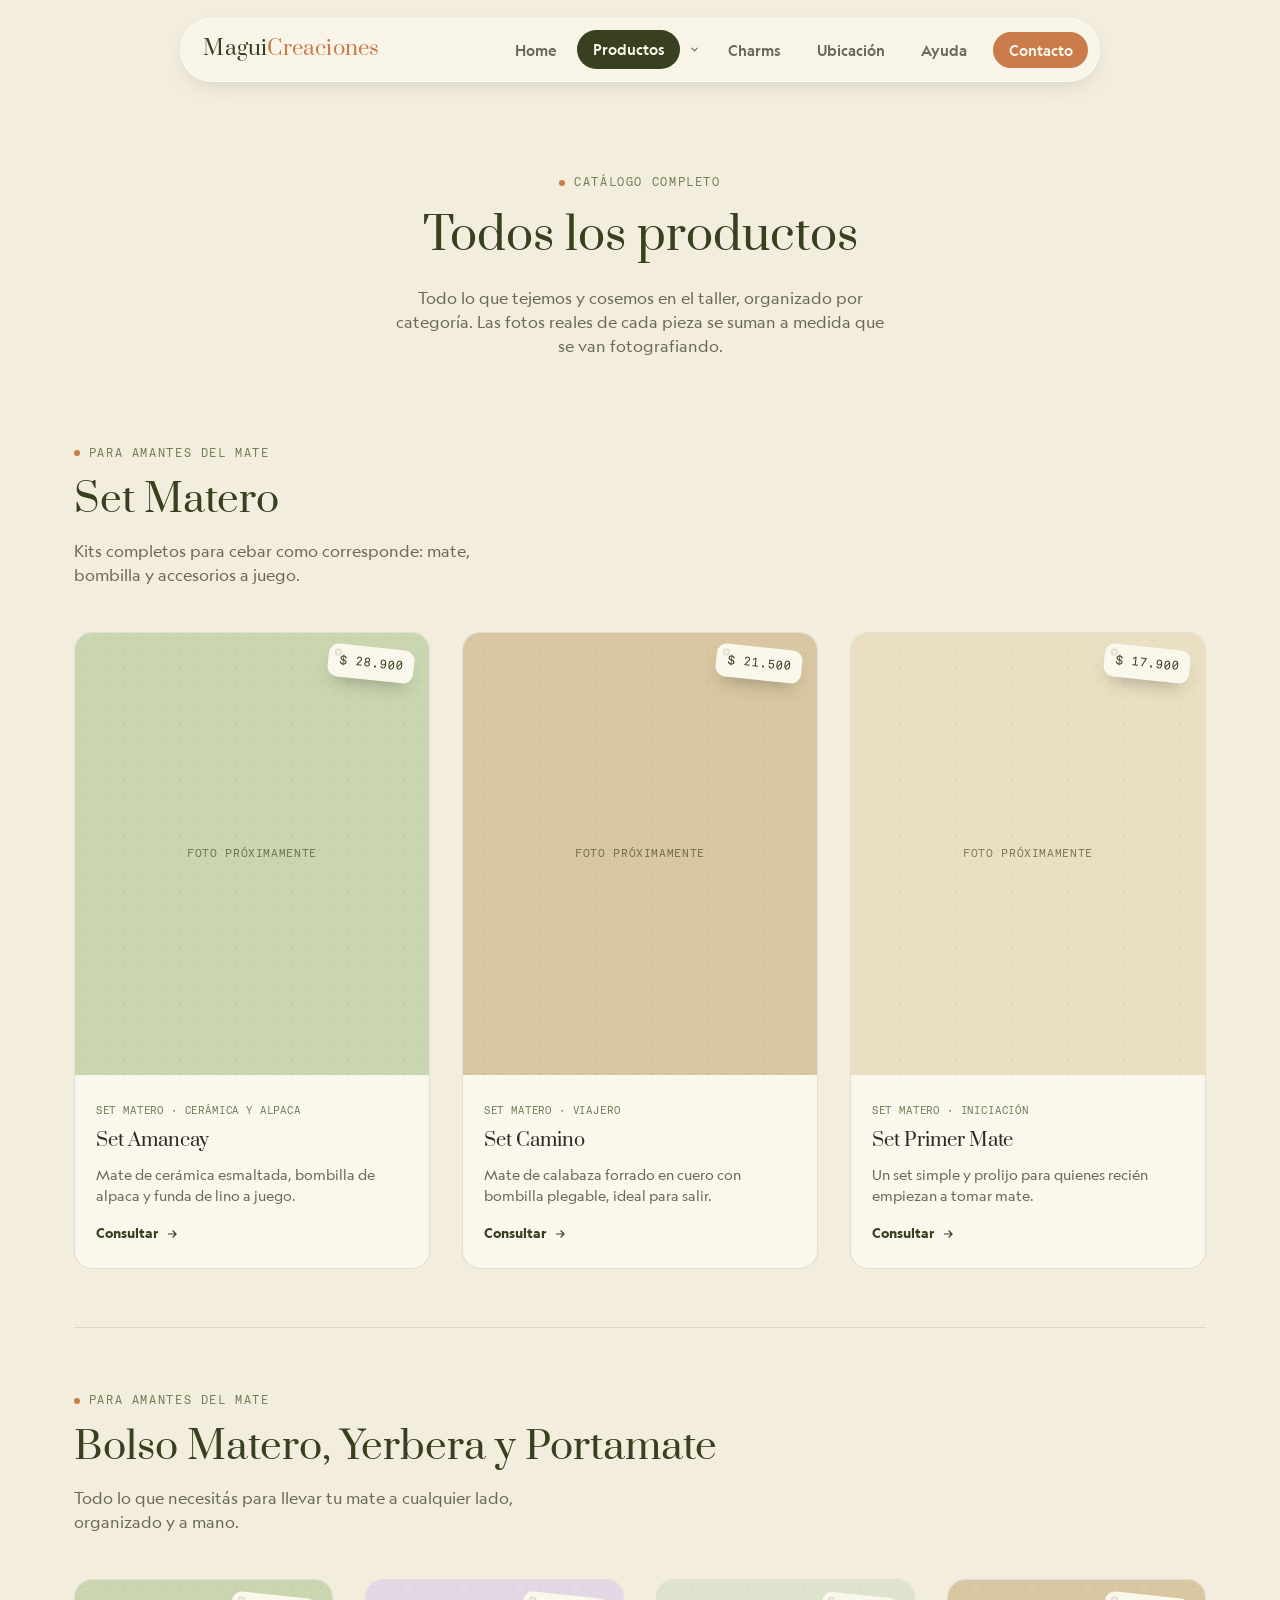
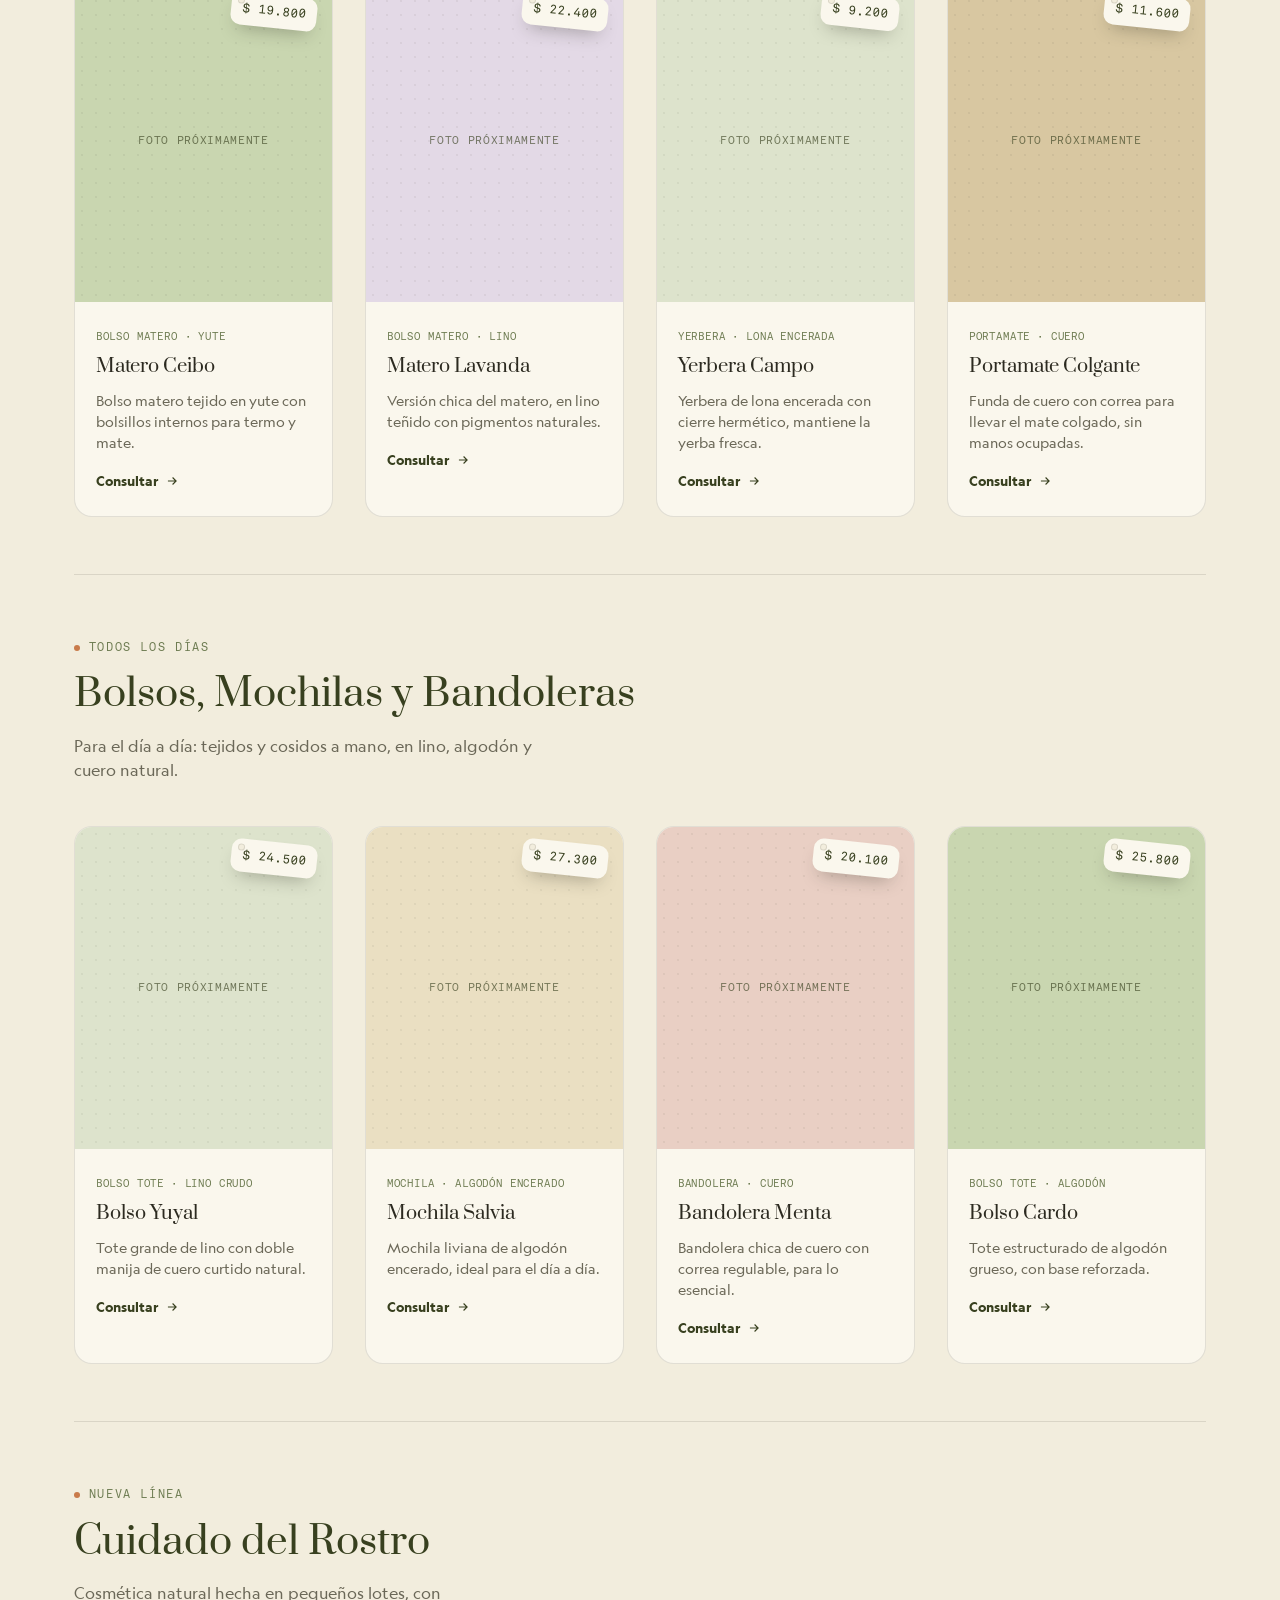
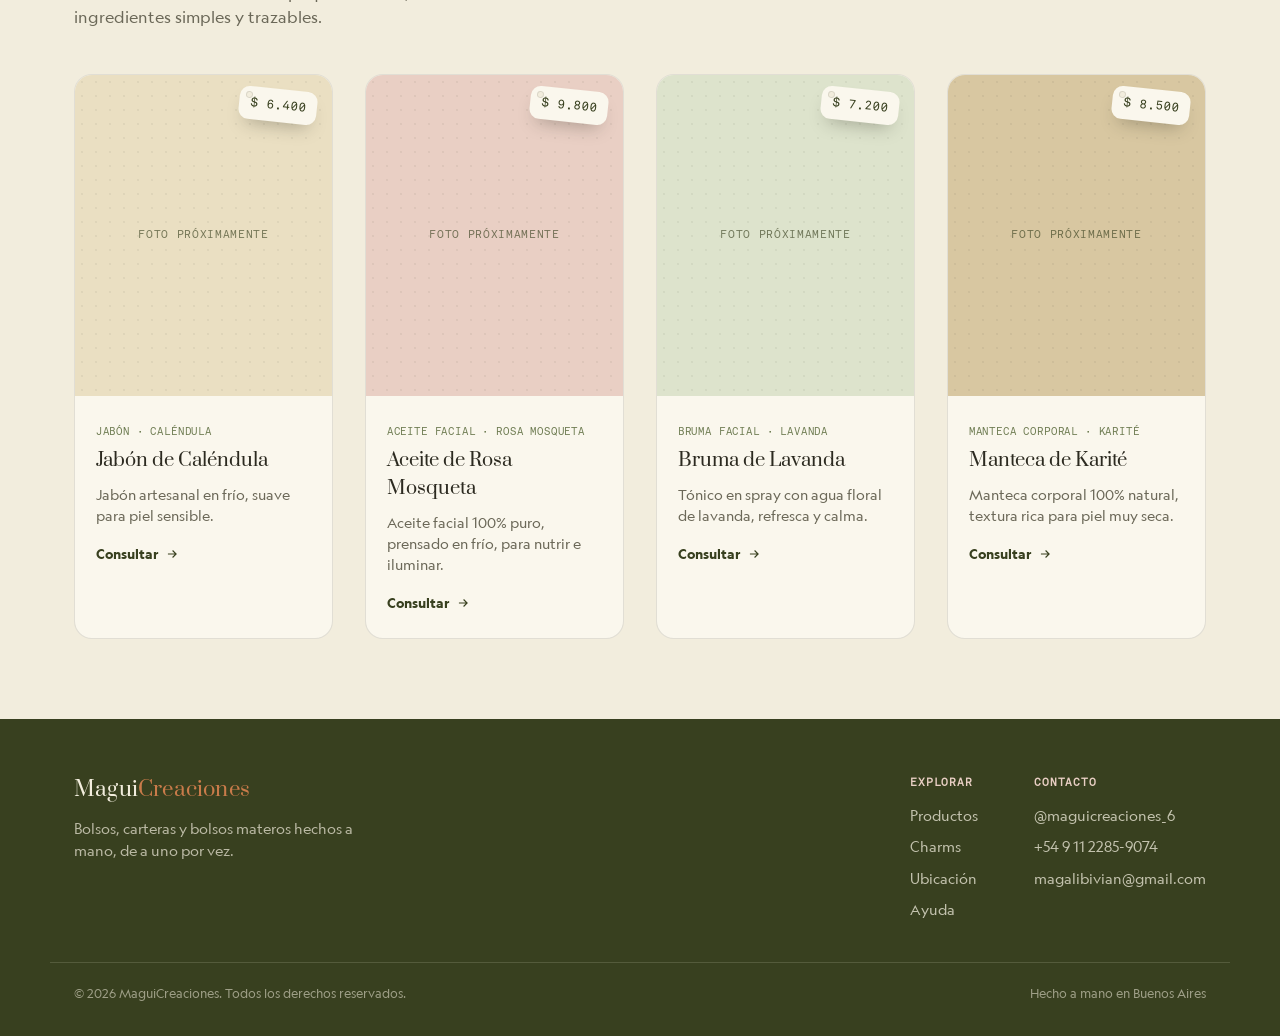
==== all_products.html @ 6bc50828 "primer commit" ====
<!DOCTYPE html>
<html lang="es">
    <head>
        <meta charset="UTF-8">
        <meta name="viewport" content="width=device-width, initial-scale=1">
        <title>Productos — MaguiCreaciones</title>
                <link rel="icon" href="favicon.ico" sizes="any">
        <link rel="icon" type="image/png" sizes="32x32" href="logo/favicon-32.png">
        <link rel="icon" type="image/png" sizes="16x16" href="logo/favicon-16.png">
        <link rel="apple-touch-icon" href="logo/apple-touch-icon.png">
        <link rel="stylesheet" href="css/style.css">
        <link rel="preconnect" href="https://fonts.googleapis.com">
        <link rel="preconnect" href="https://fonts.gstatic.com" crossorigin>
        <link href="https://fonts.googleapis.com/css2?family=Prata&display=swap" rel="stylesheet">
    </head>
    <body>
        <header>
            <nav id="mainNav">
                <div class="nav-container">
                    <a href="index.html" class="logo">Magui<em>Creaciones</em></a>
                    <button class="menu-btn" id="menuBtn" aria-label="Abrir menú" aria-expanded="false">
                        <span></span><span></span><span></span>
                    </button>
                    <ul class="nav-links" id="navLinks">
                        <li><a href="index.html">Home</a></li>
                        <li class="nav-item has-dropdown">
                            <a href="all_products.html">Productos</a>
                            <button class="dropdown-toggle" aria-expanded="false" aria-label="Mostrar categorías de productos">
                                <svg viewBox="0 0 24 24" fill="none" stroke="currentColor" stroke-width="2.4" stroke-linecap="round" stroke-linejoin="round"><path d="M6 9l6 6 6-6"/></svg>
                            </button>
                            <div class="mega-dropdown">
                                <div class="mega-cat">
                                    <button class="mega-cat__toggle" aria-expanded="false">
                                        Para Amantes del Mate
                                        <svg viewBox="0 0 24 24" fill="none" stroke="currentColor" stroke-width="2.4" stroke-linecap="round" stroke-linejoin="round"><path d="M9 6l6 6-6 6"/></svg>
                                    </button>
                                    <div class="mega-subcat">
                                        <a href="all_products.html#set-matero">Set Matero</a>
                                        <a href="all_products.html#matero-yerbera-portamate">Bolso Matero, Yerbera y Portamate</a>
                                    </div>
                                </div>
                                <a class="mega-cat__link" href="all_products.html#bolsos-mochilas-bandoleras">Bolsos, Mochilas y Bandoleras</a>
                                <a class="mega-cat__link" href="all_products.html#cuidado-rostro">Cuidado del Rostro</a>
                            </div>
                        </li>
                        <li><a href="charms.html">Charms</a></li>
                        <li><a href="ubicacion.html">Ubicación</a></li>
                        <li><a href="ayuda.html">Ayuda</a></li>
                        <li><a href="contact.html" class="nav-cta">Contacto</a></li>
                    </ul>
                </div>
            </nav>
        </header>
        <div class="nav-backdrop" id="navBackdrop" aria-hidden="true"></div>

        <main>
            <section class="page-intro">
                <div class="container">
                    <span class="eyebrow">Catálogo completo</span>
                    <h1>Todos los productos</h1>
                    <p>Todo lo que tejemos y cosemos en el taller, organizado por categoría. Las fotos reales de cada pieza se suman a medida que se van fotografiando.</p>
                </div>
            </section>

            <section class="section" style="padding-top:1rem;">
                <div class="container">

                    <!-- ===== Set Matero ===== -->
                    <div class="category-section" id="set-matero">
                        <div class="section-head">
                            <div>
                                <span class="eyebrow">Para amantes del mate</span>
                                <h2>Set Matero</h2>
                                <p>Kits completos para cebar como corresponde: mate, bombilla y accesorios a juego.</p>
                            </div>
                        </div>
                        <div class="product-grid">
                            <article class="product-card">
                                <div class="product-card__media" data-label="Foto próximamente" style="--product-tint:#C9D6B0;">
                                    <span class="product-tag">$ 28.900</span>
                                </div>
                                <div class="product-card__body">
                                    <span class="product-card__cat">Set matero · Cerámica y alpaca</span>
                                    <h3>Set Amancay</h3>
                                    <p>Mate de cerámica esmaltada, bombilla de alpaca y funda de lino a juego.</p>
                                    <a href="contact.html" class="product-card__link">Consultar
                                        <svg viewBox="0 0 24 24" fill="none" stroke="currentColor" stroke-width="2"><path d="M5 12h14M13 6l6 6-6 6"/></svg>
                                    </a>
                                </div>
                            </article>

                            <article class="product-card">
                                <div class="product-card__media" data-label="Foto próximamente" style="--product-tint:#D8C7A1;">
                                    <span class="product-tag">$ 21.500</span>
                                </div>
                                <div class="product-card__body">
                                    <span class="product-card__cat">Set matero · Viajero</span>
                                    <h3>Set Camino</h3>
                                    <p>Mate de calabaza forrado en cuero con bombilla plegable, ideal para salir.</p>
                                    <a href="contact.html" class="product-card__link">Consultar
                                        <svg viewBox="0 0 24 24" fill="none" stroke="currentColor" stroke-width="2"><path d="M5 12h14M13 6l6 6-6 6"/></svg>
                                    </a>
                                </div>
                            </article>

                            <article class="product-card">
                                <div class="product-card__media" data-label="Foto próximamente" style="--product-tint:#EADFC2;">
                                    <span class="product-tag">$ 17.900</span>
                                </div>
                                <div class="product-card__body">
                                    <span class="product-card__cat">Set matero · Iniciación</span>
                                    <h3>Set Primer Mate</h3>
                                    <p>Un set simple y prolijo para quienes recién empiezan a tomar mate.</p>
                                    <a href="contact.html" class="product-card__link">Consultar
                                        <svg viewBox="0 0 24 24" fill="none" stroke="currentColor" stroke-width="2"><path d="M5 12h14M13 6l6 6-6 6"/></svg>
                                    </a>
                                </div>
                            </article>
                        </div>
                    </div>

                    <!-- ===== Bolso Matero, Yerbera y Portamate ===== -->
                    <div class="category-section" id="matero-yerbera-portamate">
                        <div class="section-head">
                            <div>
                                <span class="eyebrow">Para amantes del mate</span>
                                <h2>Bolso Matero, Yerbera y Portamate</h2>
                                <p>Todo lo que necesitás para llevar tu mate a cualquier lado, organizado y a mano.</p>
                            </div>
                        </div>
                        <div class="product-grid">
                            <article class="product-card">
                                <div class="product-card__media" data-label="Foto próximamente" style="--product-tint:#C9D6B0;">
                                    <span class="product-tag">$ 19.800</span>
                                </div>
                                <div class="product-card__body">
                                    <span class="product-card__cat">Bolso matero · Yute</span>
                                    <h3>Matero Ceibo</h3>
                                    <p>Bolso matero tejido en yute con bolsillos internos para termo y mate.</p>
                                    <a href="contact.html" class="product-card__link">Consultar
                                        <svg viewBox="0 0 24 24" fill="none" stroke="currentColor" stroke-width="2"><path d="M5 12h14M13 6l6 6-6 6"/></svg>
                                    </a>
                                </div>
                            </article>

                            <article class="product-card">
                                <div class="product-card__media" data-label="Foto próximamente" style="--product-tint:#E3D9E6;">
                                    <span class="product-tag">$ 22.400</span>
                                </div>
                                <div class="product-card__body">
                                    <span class="product-card__cat">Bolso matero · Lino</span>
                                    <h3>Matero Lavanda</h3>
                                    <p>Versión chica del matero, en lino teñido con pigmentos naturales.</p>
                                    <a href="contact.html" class="product-card__link">Consultar
                                        <svg viewBox="0 0 24 24" fill="none" stroke="currentColor" stroke-width="2"><path d="M5 12h14M13 6l6 6-6 6"/></svg>
                                    </a>
                                </div>
                            </article>

                            <article class="product-card">
                                <div class="product-card__media" data-label="Foto próximamente" style="--product-tint:#DDE3CC;">
                                    <span class="product-tag">$ 9.200</span>
                                </div>
                                <div class="product-card__body">
                                    <span class="product-card__cat">Yerbera · Lona encerada</span>
                                    <h3>Yerbera Campo</h3>
                                    <p>Yerbera de lona encerada con cierre hermético, mantiene la yerba fresca.</p>
                                    <a href="contact.html" class="product-card__link">Consultar
                                        <svg viewBox="0 0 24 24" fill="none" stroke="currentColor" stroke-width="2"><path d="M5 12h14M13 6l6 6-6 6"/></svg>
                                    </a>
                                </div>
                            </article>

                            <article class="product-card">
                                <div class="product-card__media" data-label="Foto próximamente" style="--product-tint:#D8C7A1;">
                                    <span class="product-tag">$ 11.600</span>
                                </div>
                                <div class="product-card__body">
                                    <span class="product-card__cat">Portamate · Cuero</span>
                                    <h3>Portamate Colgante</h3>
                                    <p>Funda de cuero con correa para llevar el mate colgado, sin manos ocupadas.</p>
                                    <a href="contact.html" class="product-card__link">Consultar
                                        <svg viewBox="0 0 24 24" fill="none" stroke="currentColor" stroke-width="2"><path d="M5 12h14M13 6l6 6-6 6"/></svg>
                                    </a>
                                </div>
                            </article>
                        </div>
                    </div>

                    <!-- ===== Bolsos, Mochilas y Bandoleras ===== -->
                    <div class="category-section" id="bolsos-mochilas-bandoleras">
                        <div class="section-head">
                            <div>
                                <span class="eyebrow">Todos los días</span>
                                <h2>Bolsos, Mochilas y Bandoleras</h2>
                                <p>Para el día a día: tejidos y cosidos a mano, en lino, algodón y cuero natural.</p>
                            </div>
                        </div>
                        <div class="product-grid">
                            <article class="product-card">
                                <div class="product-card__media" data-label="Foto próximamente" style="--product-tint:#DDE3CC;">
                                    <span class="product-tag">$ 24.500</span>
                                </div>
                                <div class="product-card__body">
                                    <span class="product-card__cat">Bolso tote · Lino crudo</span>
                                    <h3>Bolso Yuyal</h3>
                                    <p>Tote grande de lino con doble manija de cuero curtido natural.</p>
                                    <a href="contact.html" class="product-card__link">Consultar
                                        <svg viewBox="0 0 24 24" fill="none" stroke="currentColor" stroke-width="2"><path d="M5 12h14M13 6l6 6-6 6"/></svg>
                                    </a>
                                </div>
                            </article>

                            <article class="product-card">
                                <div class="product-card__media" data-label="Foto próximamente" style="--product-tint:#EADFC2;">
                                    <span class="product-tag">$ 27.300</span>
                                </div>
                                <div class="product-card__body">
                                    <span class="product-card__cat">Mochila · Algodón encerado</span>
                                    <h3>Mochila Salvia</h3>
                                    <p>Mochila liviana de algodón encerado, ideal para el día a día.</p>
                                    <a href="contact.html" class="product-card__link">Consultar
                                        <svg viewBox="0 0 24 24" fill="none" stroke="currentColor" stroke-width="2"><path d="M5 12h14M13 6l6 6-6 6"/></svg>
                                    </a>
                                </div>
                            </article>

                            <article class="product-card">
                                <div class="product-card__media" data-label="Foto próximamente" style="--product-tint:#E9CFC4;">
                                    <span class="product-tag">$ 20.100</span>
                                </div>
                                <div class="product-card__body">
                                    <span class="product-card__cat">Bandolera · Cuero</span>
                                    <h3>Bandolera Menta</h3>
                                    <p>Bandolera chica de cuero con correa regulable, para lo esencial.</p>
                                    <a href="contact.html" class="product-card__link">Consultar
                                        <svg viewBox="0 0 24 24" fill="none" stroke="currentColor" stroke-width="2"><path d="M5 12h14M13 6l6 6-6 6"/></svg>
                                    </a>
                                </div>
                            </article>

                            <article class="product-card">
                                <div class="product-card__media" data-label="Foto próximamente" style="--product-tint:#C9D6B0;">
                                    <span class="product-tag">$ 25.800</span>
                                </div>
                                <div class="product-card__body">
                                    <span class="product-card__cat">Bolso tote · Algodón</span>
                                    <h3>Bolso Cardo</h3>
                                    <p>Tote estructurado de algodón grueso, con base reforzada.</p>
                                    <a href="contact.html" class="product-card__link">Consultar
                                        <svg viewBox="0 0 24 24" fill="none" stroke="currentColor" stroke-width="2"><path d="M5 12h14M13 6l6 6-6 6"/></svg>
                                    </a>
                                </div>
                            </article>
                        </div>
                    </div>

                    <!-- ===== Cuidado del Rostro ===== -->
                    <div class="category-section" id="cuidado-rostro">
                        <div class="section-head">
                            <div>
                                <span class="eyebrow">Nueva línea</span>
                                <h2>Cuidado del Rostro</h2>
                                <p>Cosmética natural hecha en pequeños lotes, con ingredientes simples y trazables.</p>
                            </div>
                        </div>
                        <div class="product-grid">
                            <article class="product-card">
                                <div class="product-card__media" data-label="Foto próximamente" style="--product-tint:#EADFC2;">
                                    <span class="product-tag">$ 6.400</span>
                                </div>
                                <div class="product-card__body">
                                    <span class="product-card__cat">Jabón · Caléndula</span>
                                    <h3>Jabón de Caléndula</h3>
                                    <p>Jabón artesanal en frío, suave para piel sensible.</p>
                                    <a href="contact.html" class="product-card__link">Consultar
                                        <svg viewBox="0 0 24 24" fill="none" stroke="currentColor" stroke-width="2"><path d="M5 12h14M13 6l6 6-6 6"/></svg>
                                    </a>
                                </div>
                            </article>

                            <article class="product-card">
                                <div class="product-card__media" data-label="Foto próximamente" style="--product-tint:#E9CFC4;">
                                    <span class="product-tag">$ 9.800</span>
                                </div>
                                <div class="product-card__body">
                                    <span class="product-card__cat">Aceite facial · Rosa mosqueta</span>
                                    <h3>Aceite de Rosa Mosqueta</h3>
                                    <p>Aceite facial 100% puro, prensado en frío, para nutrir e iluminar.</p>
                                    <a href="contact.html" class="product-card__link">Consultar
                                        <svg viewBox="0 0 24 24" fill="none" stroke="currentColor" stroke-width="2"><path d="M5 12h14M13 6l6 6-6 6"/></svg>
                                    </a>
                                </div>
                            </article>

                            <article class="product-card">
                                <div class="product-card__media" data-label="Foto próximamente" style="--product-tint:#DDE3CC;">
                                    <span class="product-tag">$ 7.200</span>
                                </div>
                                <div class="product-card__body">
                                    <span class="product-card__cat">Bruma facial · Lavanda</span>
                                    <h3>Bruma de Lavanda</h3>
                                    <p>Tónico en spray con agua floral de lavanda, refresca y calma.</p>
                                    <a href="contact.html" class="product-card__link">Consultar
                                        <svg viewBox="0 0 24 24" fill="none" stroke="currentColor" stroke-width="2"><path d="M5 12h14M13 6l6 6-6 6"/></svg>
                                    </a>
                                </div>
                            </article>

                            <article class="product-card">
                                <div class="product-card__media" data-label="Foto próximamente" style="--product-tint:#D8C7A1;">
                                    <span class="product-tag">$ 8.500</span>
                                </div>
                                <div class="product-card__body">
                                    <span class="product-card__cat">Manteca corporal · Karité</span>
                                    <h3>Manteca de Karité</h3>
                                    <p>Manteca corporal 100% natural, textura rica para piel muy seca.</p>
                                    <a href="contact.html" class="product-card__link">Consultar
                                        <svg viewBox="0 0 24 24" fill="none" stroke="currentColor" stroke-width="2"><path d="M5 12h14M13 6l6 6-6 6"/></svg>
                                    </a>
                                </div>
                            </article>
                        </div>
                    </div>

                </div>
            </section>
        </main>

        <footer>
            <div class="container footer-inner">
                <div class="footer-brand">
                    <a href="index.html" class="logo">Magui<em>Creaciones</em></a>
                    <p>Bolsos, carteras y bolsos materos hechos a mano, de a uno por vez.</p>
                </div>
                <div class="footer-links">
                    <div class="footer-col">
                        <h4>Explorar</h4>
                        <a href="all_products.html">Productos</a>
                        <a href="charms.html">Charms</a>
                        <a href="ubicacion.html">Ubicación</a>
                        <a href="ayuda.html">Ayuda</a>
                    </div>
                    <div class="footer-col">
                        <h4>Contacto</h4>
                        <a href="https://www.instagram.com/maguicreaciones_" target="_blank" rel="noopener noreferrer">@maguicreaciones_6</a>
                        <a href="https://wa.me/5491122859074" target="_blank" rel="noopener noreferrer">+54 9 11 2285-9074</a>
                        <a href="mailto:magalibivian@gmail.com" target="_blank" rel="noopener noreferrer">magalibivian@gmail.com</a>
                    </div>
                </div>
            </div>
            <div class="container footer-bottom">
                <span>© 2026 MaguiCreaciones. Todos los derechos reservados.</span>
                <span>Hecho a mano en Buenos Aires</span>
            </div>
        </footer>

        <script src="script.js"></script>
    </body>
</html>
---- css/style.css ----
/* =========================================================
   MaguiCreaciones — Sistema de diseño
   Paleta extraída de la imagen de referencia: verdes yuyo/
   herbales, arena, y acentos pastel (arcilla de mate + rosa polvo)
   ========================================================= */

@import url('https://fonts.googleapis.com/css2?family=Prata&display=swap');

@font-face {
    font-family: 'Geograph';
    src: url('../fuentes/geograph/geographweblight.ttf');
    font-weight: 300;
    font-style: normal;
    font-display: swap;
}
@font-face {
    font-family: 'Geograph';
    src: url('../fuentes/geograph/geographweblightitalic.ttf');
    font-weight: 300;
    font-style: italic;
    font-display: swap;
}
@font-face {
    font-family: 'Geograph';
    src: url('../fuentes/geograph/geographwebregular.ttf');
    font-weight: 400;
    font-style: normal;
    font-display: swap;
}
@font-face {
    font-family: 'Geograph';
    src: url('../fuentes/geograph/geographwebmedium.ttf');
    font-weight: 500;
    font-style: normal;
    font-display: swap;
}
@font-face {
    font-family: 'Geograph';
    src: url('../fuentes/geograph/geographwebbold.ttf');
    font-weight: 700;
    font-style: normal;
    font-display: swap;
}
@font-face {
    font-family: 'Akkurat-Mono';
    src: url('../fuentes/Akkurat-Mono.otf');
    font-weight: normal;
    font-style: normal;
    font-display: swap;
}

:root {
    /* Tipografía */
    --font-display: 'Prata', serif;
    --font-body: 'Geograph', 'Segoe UI', sans-serif;
    --font-mono: 'Akkurat-Mono', monospace;

    /* Paleta — herbal & pastel */
    --cream: #F2EDDD;          /* fondo base, arena clara */
    --cream-soft: #FAF7ED;     /* superficies, tarjetas */
    --sage: #6E7C52;           /* verde yuyo — color primario */
    --sage-dark: #38401F;      /* verde oliva profundo — texto fuerte / marca */
    --sage-pale: #DDE3CC;      /* verde salvia pálido — fondos suaves, badges */
    --clay: #C97B4A;           /* arcilla mate — acento cálido */
    --blush: #E9CFC4;          /* rosa polvo pastel — acento suave */
    --ink: #2C2A20;            /* texto principal */
    --ink-soft: #6B6858;       /* texto secundario */
    --line: rgba(44, 42, 32, 0.12);
    --shadow-color: 44, 42, 32;

    --radius-lg: 28px;
    --radius-md: 18px;
    --radius-sm: 10px;
    --container: 1180px;
}

* {
    margin: 0;
    padding: 0;
    box-sizing: border-box;
}

html {
    scroll-behavior: smooth;
}

@media (prefers-reduced-motion: reduce) {
    html { scroll-behavior: auto; }
    *, *::before, *::after {
        animation-duration: 0.01ms !important;
        animation-iteration-count: 1 !important;
        transition-duration: 0.01ms !important;
        scroll-behavior: auto !important;
    }
}

body {
    font-family: var(--font-body);
    background-color: var(--cream);
    color: var(--ink);
    line-height: 1.5;
    -webkit-font-smoothing: antialiased;
    overflow-x: hidden;
}

img { max-width: 100%; display: block; }

a { color: inherit; text-decoration: none; }

ul { list-style: none; }

button { font-family: inherit; cursor: pointer; }

::selection { background: var(--sage-pale); color: var(--sage-dark); }

:focus-visible {
    outline: 2px solid var(--clay);
    outline-offset: 3px;
    border-radius: 4px;
}

.container {
    max-width: var(--container);
    margin: 0 auto;
    padding: 0 1.5rem;
}

.eyebrow {
    font-family: var(--font-mono);
    text-transform: uppercase;
    letter-spacing: 0.14em;
    font-size: 0.72rem;
    color: var(--sage);
    display: inline-flex;
    align-items: center;
    gap: 0.55rem;
}

.eyebrow::before {
    content: "";
    width: 6px;
    height: 6px;
    border-radius: 50%;
    background: var(--clay);
    flex-shrink: 0;
}

/* =========================================================
   NAVBAR — flotante, responsive
   ========================================================= */

body { padding-top: 5.5rem; }

body.menu-open {
    overflow: hidden;
}

header {
    position: fixed;
    top: 1.1rem;
    left: 0;
    right: 0;
    z-index: 1000;
    display: flex;
    justify-content: center;
    padding: 0 1rem;
}

nav {
    width: min(94%, 920px);
    background: rgba(250, 247, 237, 0.72);
    -webkit-backdrop-filter: blur(16px) saturate(140%);
    backdrop-filter: blur(16px) saturate(140%);
    border: 1px solid rgba(255, 255, 255, 0.6);
    border-radius: 999px;
    box-shadow: 0 8px 24px -12px rgba(var(--shadow-color), 0.25);
    padding: 0.7rem 0.7rem 0.7rem 1.4rem;
    transition: box-shadow 0.35s ease, background 0.35s ease, padding 0.35s ease;
}

nav.is-scrolled {
    box-shadow: 0 12px 30px -10px rgba(var(--shadow-color), 0.32);
    background: rgba(250, 247, 237, 0.92);
}

.nav-container {
    display: flex;
    justify-content: space-between;
    align-items: center;
    gap: 1rem;
}

.logo {
    font-family: var(--font-display);
    font-size: 1.28rem;
    color: var(--sage-dark);
    letter-spacing: 0.01em;
    white-space: nowrap;
}

.logo em { color: var(--clay); font-style: normal; }

.nav-links {
    display: flex;
    align-items: center;
    gap: 0.35rem;
}

.nav-links a {
    position: relative;
    font-family: var(--font-body);
    font-weight: 500;
    font-size: 0.92rem;
    color: var(--ink-soft);
    padding: 0.55rem 0.95rem;
    border-radius: 999px;
    transition: color 0.25s ease, background 0.25s ease;
}

.nav-links a:hover {
    color: var(--sage-dark);
    background: var(--sage-pale);
}

.nav-links a.active {
    color: var(--cream-soft);
    background: var(--sage-dark);
}

.nav-cta {
    margin-left: 0.35rem;
    background: var(--clay) !important;
    color: var(--cream-soft) !important;
}

.nav-cta:hover {
    background: var(--sage-dark) !important;
    color: var(--cream-soft) !important;
}

/* =========================================================
   MEGA-MENÚ — "Productos" con categorías desplegables
   ========================================================= */

.nav-item.has-dropdown {
    display: flex;
    align-items: center;
    gap: 0.1rem;
    position: relative;
}

.dropdown-toggle {
    display: inline-flex;
    align-items: center;
    justify-content: center;
    width: 26px;
    height: 26px;
    background: transparent;
    border: none;
    border-radius: 50%;
    color: var(--ink-soft);
    transition: background 0.2s ease, color 0.2s ease;
    flex-shrink: 0;
}

.dropdown-toggle:hover {
    background: var(--sage-pale);
    color: var(--sage-dark);
}

.dropdown-toggle svg {
    width: 11px;
    height: 11px;
    transition: transform 0.3s ease;
}

.nav-item.has-dropdown.is-open .dropdown-toggle svg {
    transform: rotate(180deg);
}

/* Panel principal (desktop) */
.mega-dropdown {
    position: absolute;
    top: calc(100% + 0.9rem);
    left: 50%;
    width: 290px;
    background: rgba(250, 247, 237, 0.97);
    -webkit-backdrop-filter: blur(16px) saturate(140%);
    backdrop-filter: blur(16px) saturate(140%);
    border: 1px solid rgba(255, 255, 255, 0.6);
    border-radius: var(--radius-md);
    box-shadow: 0 20px 40px -16px rgba(var(--shadow-color), 0.32);
    padding: 0.55rem;
    opacity: 0;
    transform: translateX(-50%) translateY(-6px);
    pointer-events: none;
    transition: opacity 0.3s ease, transform 0.3s ease;
    z-index: 1001;
}

.nav-item.has-dropdown.is-open .mega-dropdown {
    opacity: 1;
    transform: translateX(-50%) translateY(0);
    pointer-events: all;
}

.mega-cat__link,
.mega-cat__toggle {
    display: flex;
    align-items: center;
    justify-content: space-between;
    gap: 0.6rem;
    width: 100%;
    padding: 0.7rem 0.85rem;
    border: none;
    background: transparent;
    border-radius: 12px;
    font-family: var(--font-body);
    font-weight: 500;
    font-size: 0.87rem;
    text-align: left;
    color: var(--ink-soft);
    cursor: pointer;
    transition: background 0.2s ease, color 0.2s ease;
}

.mega-cat__link:hover,
.mega-cat__toggle:hover {
    background: var(--sage-pale);
    color: var(--sage-dark);
}

.mega-cat__toggle svg {
    width: 10px;
    height: 10px;
    flex-shrink: 0;
    color: var(--clay);
    transition: transform 0.28s ease;
}

.mega-cat.is-open > .mega-cat__toggle svg {
    transform: rotate(90deg);
}

/* Sub-panel anidado ("Para Amantes del Mate") */
.mega-subcat {
    max-height: 0;
    overflow: hidden;
    margin-left: 1.1rem;
    padding-left: 0.75rem;
    border-left: 2px dashed var(--line);
    transition: max-height 0.35s ease;
}

.mega-cat.is-open > .mega-subcat {
    max-height: 200px;
}

.mega-subcat a {
    display: block;
    padding: 0.55rem 0.7rem;
    font-family: var(--font-body);
    font-size: 0.8rem;
    color: var(--ink-soft);
    border-radius: 10px;
    transition: background 0.2s ease, color 0.2s ease;
}

.mega-subcat a:hover {
    background: var(--blush);
    color: var(--sage-dark);
}

@media (max-width: 860px) {
    .nav-item.has-dropdown {
        flex-wrap: wrap;
    }

    .nav-item.has-dropdown > a {
        flex: 1;
    }

    .dropdown-toggle {
        width: 38px;
        height: 38px;
    }

    .mega-dropdown {
        position: static;
        width: 100%;
        max-height: 0;
        opacity: 1;
        transform: none;
        pointer-events: all;
        background: transparent;
        -webkit-backdrop-filter: none;
        backdrop-filter: none;
        border: none;
        box-shadow: none;
        padding: 0 0 0 0.5rem;
        overflow: hidden;
        transition: max-height 0.35s ease, padding 0.35s ease;
    }

    .nav-item.has-dropdown.is-open .mega-dropdown {
        max-height: 420px;
        padding: 0.3rem 0 0.4rem 0.5rem;
        transform: none;
        left: auto;
    }

    .mega-cat__link,
    .mega-cat__toggle {
        text-align: left;
        justify-content: space-between;
    }
}

.menu-btn {
    display: none;
    background: var(--sage-dark);
    border: none;
    width: 44px;
    height: 44px;
    border-radius: 50%;
    align-items: center;
    justify-content: center;
    flex-shrink: 0;
    position: relative;
}

.nav-backdrop {
    display: none;
    position: fixed;
    inset: 0;
    background: rgba(43, 42, 32, 0.28);
    backdrop-filter: blur(2px);
    z-index: 900;
    opacity: 0;
    transition: opacity 0.3s ease;
    pointer-events: none;
}

@media (max-width: 860px) {
    .nav-backdrop { display: block; }

    .nav-backdrop.active {
        opacity: 1;
        pointer-events: all;
    }
}

.menu-btn span {
    position: absolute;
    width: 18px;
    height: 2px;
    background: var(--cream-soft);
    border-radius: 2px;
    transition: transform 0.3s ease, opacity 0.3s ease, top 0.3s ease;
}

.menu-btn span:nth-child(1) { top: 16px; }
.menu-btn span:nth-child(2) { top: 21px; }
.menu-btn span:nth-child(3) { top: 26px; }

.menu-btn[aria-expanded="true"] span:nth-child(1) {
    top: 21px;
    transform: rotate(45deg);
}
.menu-btn[aria-expanded="true"] span:nth-child(2) { opacity: 0; }
.menu-btn[aria-expanded="true"] span:nth-child(3) {
    top: 21px;
    transform: rotate(-45deg);
}

@media (max-width: 860px) {
    .menu-btn { display: flex; }

    .nav-links {
        position: absolute;
        top: calc(100% + 0.75rem);
        left: 0;
        right: 0;
        background: rgba(250, 247, 237, 0.97);
        backdrop-filter: blur(16px);
        border: 1px solid rgba(255, 255, 255, 0.6);
        border-radius: var(--radius-md);
        box-shadow: 0 16px 32px -12px rgba(var(--shadow-color), 0.3);
        flex-direction: column;
        align-items: stretch;
        padding: 0.6rem;
        gap: 0.35rem;
        opacity: 0;
        transform: translateY(-8px) scale(0.98);
        pointer-events: none;
        transition: opacity 0.25s ease, transform 0.25s ease;
    }

    .nav-links.active {
        opacity: 1;
        transform: translateY(0) scale(1);
        pointer-events: all;
    }

    .nav-links a {
        text-align: center;
        padding: 0.6rem 1rem;
        font-size: 0.88rem;
    }
    .nav-cta { margin-left: 0; margin-top: 0.2rem; }
}

/* =========================================================
   HERO — editorial centrado + cinta de tela + puntada animada
   ========================================================= */

.hero {
    position: relative;
    padding: 0 0 4.5rem;
    overflow: hidden;
}

/* Cinta tipo "cinta de sastre" que recorre el ancho, como la
   marca tejida al interior de una prenda */
.hero-ribbon {
    background: var(--sage-dark);
    color: var(--cream);
    overflow: hidden;
    white-space: nowrap;
    padding: 0.6rem 0;
    margin-bottom: 3.4rem;
    transform: rotate(-1deg) scale(1.02);
    box-shadow: 0 6px 18px -10px rgba(var(--shadow-color), 0.4);
}

.hero-ribbon__track {
    display: inline-flex;
    align-items: center;
    gap: 2.2rem;
    animation: ribbon-scroll 26s linear infinite;
    padding-right: 2.2rem;
}

.hero-ribbon__track span {
    font-family: var(--font-mono);
    font-size: 0.72rem;
    letter-spacing: 0.14em;
    text-transform: uppercase;
    color: var(--blush);
    flex-shrink: 0;
}

.hero-ribbon__track span.dot { color: var(--sage-pale); }

@keyframes ribbon-scroll {
    from { transform: translateX(0); }
    to { transform: translateX(-50%); }
}

.hero-content {
    position: relative;
    z-index: 1;
    max-width: 760px;
    margin: 0 auto;
    text-align: center;
}

.hero-content .eyebrow {
    justify-content: center;
    margin-bottom: 1.3rem;
}

.hero-content h1 {
    font-family: var(--font-display);
    font-weight: 400;
    font-size: clamp(2.5rem, 5.4vw, 4.1rem);
    line-height: 1.14;
    color: var(--sage-dark);
    letter-spacing: -0.01em;
}

.stitch-word {
    position: relative;
    display: inline-block;
    color: var(--clay);
    font-style: italic;
}

.stitch-word svg {
    position: absolute;
    left: 2%;
    bottom: -0.18em;
    width: 96%;
    height: 0.3em;
    overflow: visible;
}

.stitch-word svg path {
    fill: none;
    stroke: var(--clay);
    stroke-width: 2.5;
    stroke-linecap: round;
    stroke-dasharray: 6 7;
    stroke-dashoffset: 220;
    animation: stitch-draw 1.4s 0.5s ease-out forwards;
}

@keyframes stitch-draw {
    to { stroke-dashoffset: 0; }
}

.hero-content p {
    margin: 1.5rem auto 0;
    max-width: 46ch;
    font-size: 1.05rem;
    color: var(--ink-soft);
}

.hero-actions {
    display: flex;
    align-items: center;
    justify-content: center;
    gap: 1.6rem;
    margin-top: 2.3rem;
    flex-wrap: wrap;
}

.btn {
    display: inline-flex;
    align-items: center;
    gap: 0.5rem;
    font-family: var(--font-body);
    font-weight: 600;
    font-size: 0.95rem;
    padding: 0.95rem 1.9rem;
    border-radius: 999px;
    border: 1px solid transparent;
    transition: transform 0.25s ease, box-shadow 0.25s ease, background 0.25s ease;
}

.btn-primary {
    background: var(--sage-dark);
    color: var(--cream-soft);
    box-shadow: 0 10px 24px -10px rgba(56, 64, 31, 0.55);
}

.btn-primary:hover {
    transform: translateY(-2px);
    box-shadow: 0 14px 28px -10px rgba(56, 64, 31, 0.6);
}

.link-underline {
    position: relative;
    font-weight: 500;
    color: var(--sage-dark);
    padding-bottom: 3px;
}

.link-underline::after {
    content: "";
    position: absolute;
    left: 0;
    bottom: 0;
    height: 1px;
    width: 100%;
    background: currentColor;
    transform: scaleX(0.35);
    transform-origin: left;
    transition: transform 0.3s ease;
}

.link-underline:hover::after { transform: scaleX(1); }

/* Muestrario de materiales — reemplaza la imagen de héroe por
   "hilachas" reales del oficio: telas y cueros que se usan */
.hero-swatches {
    margin-top: 3.6rem;
}

.swatch-strip {
    display: flex;
    justify-content: center;
    gap: clamp(1rem, 3vw, 2.4rem);
    flex-wrap: wrap;
    padding-top: 2.2rem;
    border-top: 1px solid var(--line);
}

.swatch {
    display: flex;
    flex-direction: column;
    align-items: center;
    gap: 0.65rem;
    opacity: 0;
    transform: translateY(14px);
    animation: swatch-in 0.6s ease forwards;
}

.swatch__box {
    width: 58px;
    height: 58px;
    border-radius: 14px;
    background: var(--sw, var(--sage-pale));
    box-shadow: inset 0 0 0 1px rgba(var(--shadow-color), 0.08),
                0 10px 20px -12px rgba(var(--shadow-color), 0.35);
    position: relative;
}

.swatch__box::after {
    content: "";
    position: absolute;
    inset: 6px;
    border-radius: 9px;
    background-image: radial-gradient(rgba(var(--shadow-color), 0.14) 1px, transparent 1px);
    background-size: 7px 7px;
    opacity: 0.6;
}

.swatch__label {
    font-family: var(--font-mono);
    font-size: 0.68rem;
    letter-spacing: 0.06em;
    text-transform: uppercase;
    color: var(--ink-soft);
}

@media (max-width: 640px) {
    .hero-ribbon { transform: none; }
    .swatch__box { width: 48px; height: 48px; }
}

/* =========================================================
   PRODUCT SECTION
   ========================================================= */

.section {
    padding: 5rem 0;
}

.section-alt {
    background: var(--cream-soft);
    border-top: 1px solid var(--line);
    border-bottom: 1px solid var(--line);
}

.section-head {
    display: flex;
    justify-content: space-between;
    align-items: flex-end;
    gap: 1.5rem;
    margin-bottom: 2.8rem;
    flex-wrap: wrap;
}

.section-head h2 {
    font-family: var(--font-display);
    font-weight: 400;
    font-size: clamp(1.8rem, 3vw, 2.4rem);
    color: var(--sage-dark);
    margin-top: 0.6rem;
}

.section-head p {
    max-width: 46ch;
    color: var(--ink-soft);
    margin-top: 0.6rem;
}

.category-section {
    scroll-margin-top: 7.5rem;
}

.category-section + .category-section {
    margin-top: 3.6rem;
    padding-top: 3.6rem;
    border-top: 1px solid var(--line);
}

.product-grid {
    display: grid;
    grid-template-columns: repeat(auto-fit, minmax(250px, 1fr));
    gap: 2rem;
}

.product-card {
    background: var(--cream-soft);
    border: 1px solid var(--line);
    border-radius: var(--radius-md);
    overflow: hidden;
    transition: transform 0.35s ease, box-shadow 0.35s ease;
    opacity: 0;
    transform: translateY(24px);
}

.product-card.is-visible {
    opacity: 1;
    transform: translateY(0);
}

.product-card:hover {
    transform: translateY(-8px);
    box-shadow: 0 22px 40px -18px rgba(var(--shadow-color), 0.32);
}

.product-card__media {
    position: relative;
    aspect-ratio: 4 / 5;
    background: var(--product-tint, var(--sage-pale));
    overflow: hidden;
}

.product-card__media::before {
    content: "";
    position: absolute;
    inset: 0;
    background-image: radial-gradient(rgba(44,42,32,0.06) 1.5px, transparent 1.5px);
    background-size: 14px 14px;
}

.product-card__media::after {
    content: attr(data-label);
    position: absolute;
    inset: 0;
    display: flex;
    align-items: center;
    justify-content: center;
    text-align: center;
    padding: 1.5rem;
    font-family: var(--font-mono);
    font-size: 0.68rem;
    text-transform: uppercase;
    letter-spacing: 0.06em;
    color: var(--sage-dark);
    opacity: 0.65;
}

.product-tag {
    position: absolute;
    top: 0.9rem;
    right: 0.9rem;
    background: var(--cream-soft);
    color: var(--sage-dark);
    font-family: var(--font-mono);
    font-size: 0.78rem;
    padding: 0.45rem 0.7rem;
    border-radius: var(--radius-sm);
    transform: rotate(6deg);
    box-shadow: 0 10px 18px -8px rgba(var(--shadow-color), 0.35);
}

.product-tag::before {
    content: "";
    position: absolute;
    top: 5px;
    left: 6px;
    width: 5px;
    height: 5px;
    border-radius: 50%;
    background: var(--cream);
    border: 1px solid var(--line);
}

.product-card__body {
    padding: 1.3rem 1.3rem 1.5rem;
}

.product-card__cat {
    font-family: var(--font-mono);
    font-size: 0.65rem;
    letter-spacing: 0.08em;
    text-transform: uppercase;
    color: var(--sage);
}

.product-card__body h3 {
    font-family: var(--font-display);
    font-weight: 400;
    font-size: 1.15rem;
    color: var(--ink);
    margin: 0.4rem 0 0.6rem;
}

.product-card__body p {
    font-size: 0.88rem;
    color: var(--ink-soft);
    margin-bottom: 0.9rem;
}

.product-card__link {
    display: inline-flex;
    align-items: center;
    gap: 0.4rem;
    font-size: 0.85rem;
    font-weight: 600;
    color: var(--sage-dark);
}

.product-card__link svg {
    width: 14px;
    height: 14px;
    transition: transform 0.25s ease;
}

.product-card:hover .product-card__link svg {
    transform: translateX(4px);
}

/* ---------------------------------------------------------
   Product-cards (Piezas destacadas en home + catálogo en
   all_products.html) — tarjetas más chicas SOLO en mobile.
   No afecta la vista de PC.
   --------------------------------------------------------- */
@media (max-width: 640px) {
    .product-grid {
        grid-template-columns: repeat(2, 1fr);
        gap: 0.85rem;
    }

    .product-card {
        border-radius: var(--radius-sm);
    }

    .product-tag {
        top: 0.55rem;
        right: 0.55rem;
        font-size: 0.62rem;
        padding: 0.32rem 0.5rem;
    }

    .product-card__media::after {
        font-size: 0.55rem;
        padding: 0.8rem;
    }

    .product-card__body {
        padding: 0.75rem 0.75rem 0.9rem;
    }

    .product-card__cat {
        font-size: 0.56rem;
        letter-spacing: 0.05em;
    }

    .product-card__body h3 {
        font-size: 0.9rem;
        margin: 0.3rem 0 0.35rem;
    }

    .product-card__body p {
        font-size: 0.74rem;
        margin-bottom: 0.6rem;
        display: -webkit-box;
        -webkit-line-clamp: 2;
        line-clamp: 2;
        -webkit-box-orient: vertical;
        overflow: hidden;
    }

    .product-card__link {
        font-size: 0.74rem;
    }

    .product-card__link svg {
        width: 12px;
        height: 12px;
    }
}

/* =========================================================
   CHARMS — dijes/colgantes, cuelgan de una argolla
   ========================================================= */

.charm-grid {
    display: grid;
    grid-template-columns: repeat(auto-fit, minmax(150px, 1fr));
    gap: 1.6rem;
}

.charm-card {
    text-align: center;
    background: var(--cream-soft);
    border: 1px solid var(--line);
    border-radius: var(--radius-md);
    padding: 2.1rem 1rem 1.4rem;
    position: relative;
    transition: transform 0.35s ease, box-shadow 0.35s ease;
    opacity: 0;
    transform: translateY(24px);
}

.charm-card.is-visible {
    opacity: 1;
    transform: translateY(0);
}

.charm-card:hover {
    transform: translateY(-6px);
    box-shadow: 0 18px 34px -18px rgba(var(--shadow-color), 0.32);
}

.charm-card:hover .charm-card__media {
    transform: rotate(-4deg);
}

.charm-card__ring {
    width: 22px;
    height: 22px;
    border-radius: 50%;
    border: 3.5px solid var(--sage-dark);
    background: transparent;
    margin: 0 auto -9px;
    position: relative;
    z-index: 2;
}

.charm-card__media {
    position: relative;
    width: 84px;
    height: 84px;
    margin: 0 auto;
    border-radius: 50%;
    background: var(--charm-tint, var(--sage-pale));
    overflow: hidden;
    box-shadow: 0 12px 22px -12px rgba(var(--shadow-color), 0.4);
    transition: transform 0.35s ease;
}

.charm-card__media::before {
    content: "";
    position: absolute;
    inset: 0;
    background-image: radial-gradient(rgba(44,42,32,0.08) 1.5px, transparent 1.5px);
    background-size: 10px 10px;
}

.charm-card__media::after {
    content: attr(data-label);
    position: absolute;
    inset: 0;
    display: flex;
    align-items: center;
    justify-content: center;
    text-align: center;
    padding: 0.6rem;
    font-family: var(--font-mono);
    font-size: 0.58rem;
    text-transform: uppercase;
    letter-spacing: 0.04em;
    color: var(--sage-dark);
    opacity: 0.6;
    line-height: 1.2;
}

.charm-card h3 {
    font-family: var(--font-display);
    font-weight: 400;
    font-size: 1rem;
    color: var(--ink);
    margin-top: 1rem;
}

.charm-card__material {
    display: block;
    font-family: var(--font-mono);
    font-size: 0.62rem;
    letter-spacing: 0.06em;
    text-transform: uppercase;
    color: var(--sage);
    margin-top: 0.3rem;
}

.charm-card__price {
    display: inline-block;
    margin-top: 0.7rem;
    font-family: var(--font-mono);
    font-size: 0.8rem;
    color: var(--clay);
    background: var(--blush);
    padding: 0.3rem 0.7rem;
    border-radius: 999px;
}

/* =========================================================
   FOOTER
   ========================================================= */

footer {
    background: var(--sage-dark);
    color: var(--cream);
    padding: 3.5rem 0 2rem;
    margin-top: 0;
}

.footer-inner {
    display: flex;
    justify-content: space-between;
    flex-wrap: wrap;
    gap: 2rem;
    padding-bottom: 2rem;
    border-bottom: 1px solid rgba(242, 237, 221, 0.15);
}

.footer-brand .logo { color: var(--cream); }

.footer-brand p {
    margin-top: 0.8rem;
    max-width: 32ch;
    color: rgba(242, 237, 221, 0.7);
    font-size: 0.9rem;
}

.footer-links {
    display: flex;
    gap: 3.5rem;
    flex-wrap: wrap;
}

.footer-col h4 {
    font-family: var(--font-mono);
    font-size: 0.68rem;
    text-transform: uppercase;
    letter-spacing: 0.08em;
    color: var(--blush);
    margin-bottom: 0.9rem;
}

.footer-col a {
    display: block;
    color: rgba(242, 237, 221, 0.75);
    font-size: 0.9rem;
    margin-bottom: 0.6rem;
    transition: color 0.2s ease;
}

.footer-col a:hover { color: var(--cream); }

.footer-bottom {
    display: flex;
    justify-content: space-between;
    flex-wrap: wrap;
    gap: 0.6rem;
    padding-top: 1.4rem;
    font-size: 0.78rem;
    color: rgba(242, 237, 221, 0.55);
}

/* =========================================================
   PÁGINA SIMPLE (placeholder de secciones en construcción)
   ========================================================= */

.page-intro {
    padding: 5rem 0 4rem;
    text-align: center;
}

.page-intro h1 {
    font-family: var(--font-display);
    font-weight: 400;
    font-size: clamp(2rem, 4vw, 2.8rem);
    color: var(--sage-dark);
    margin-top: 0.7rem;
}

.page-intro p {
    max-width: 50ch;
    margin: 1rem auto 0;
    color: var(--ink-soft);
}

.page-intro .eyebrow { justify-content: center; }
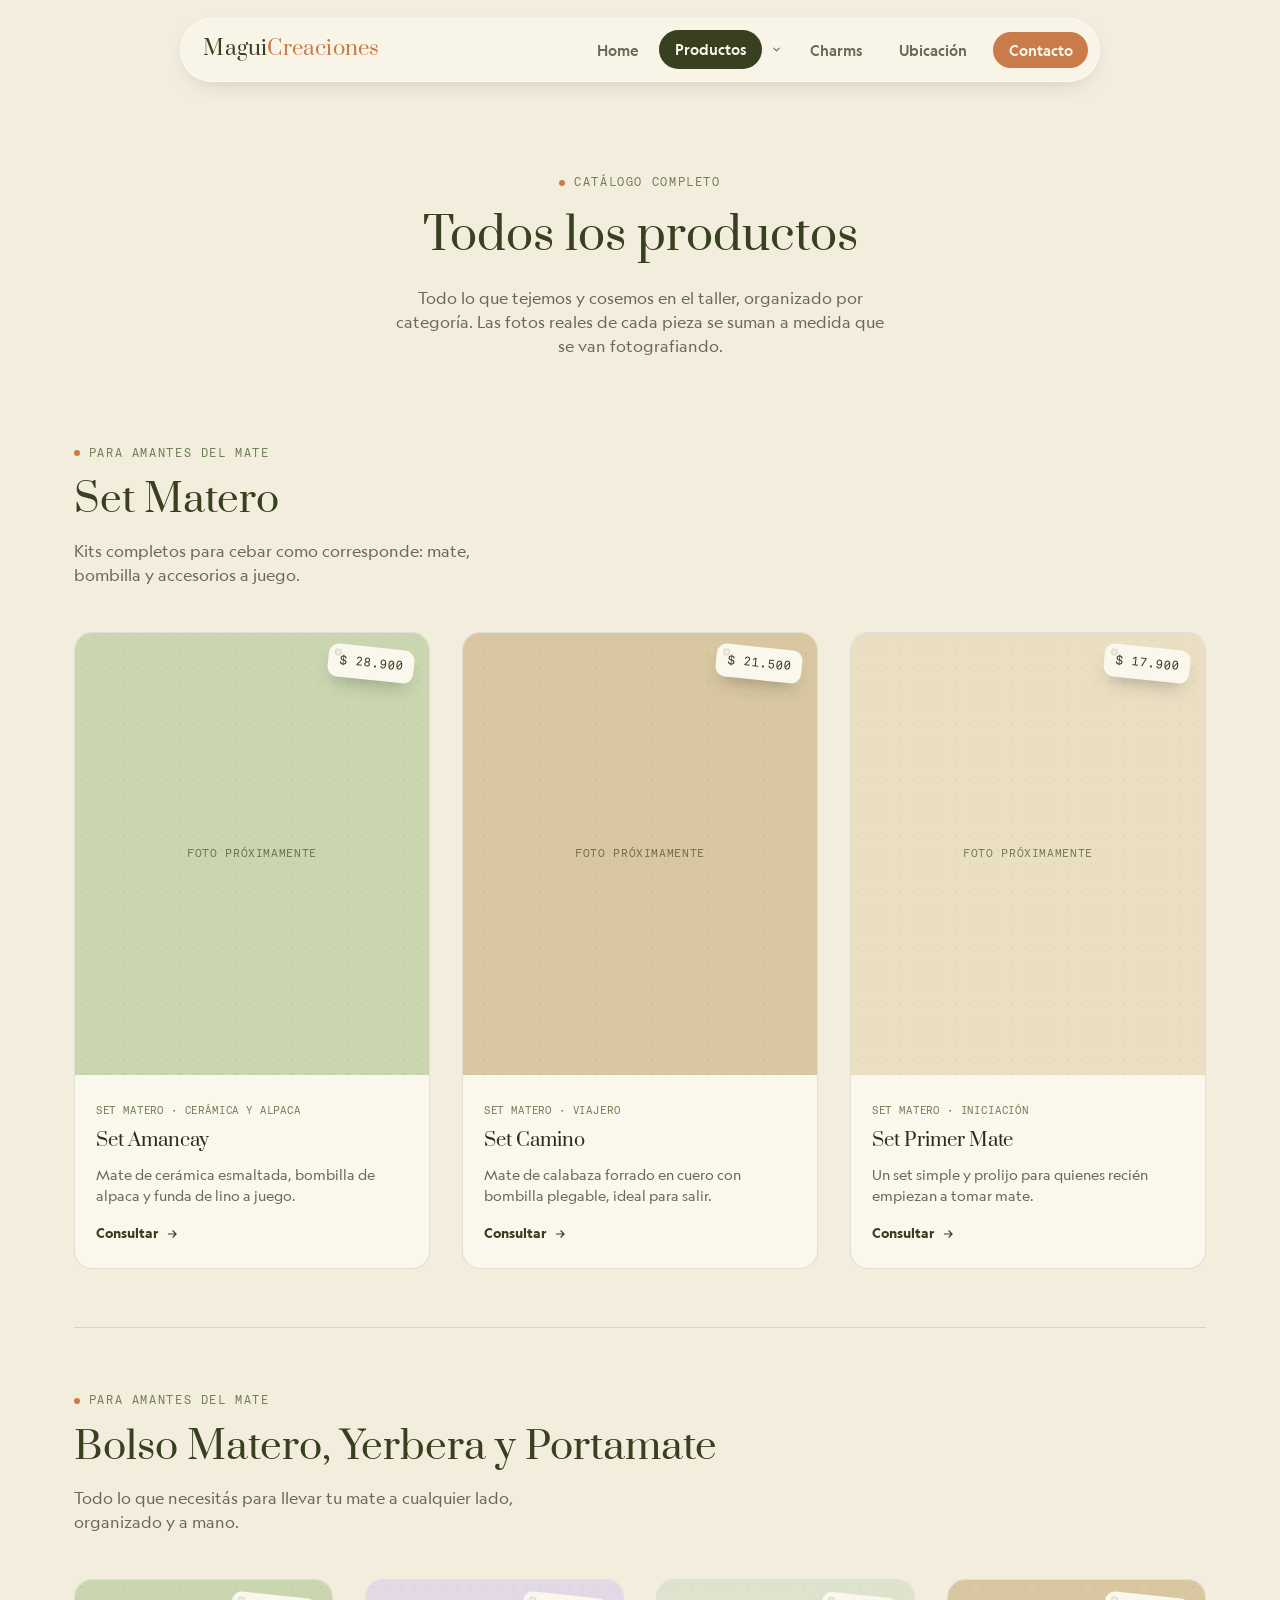
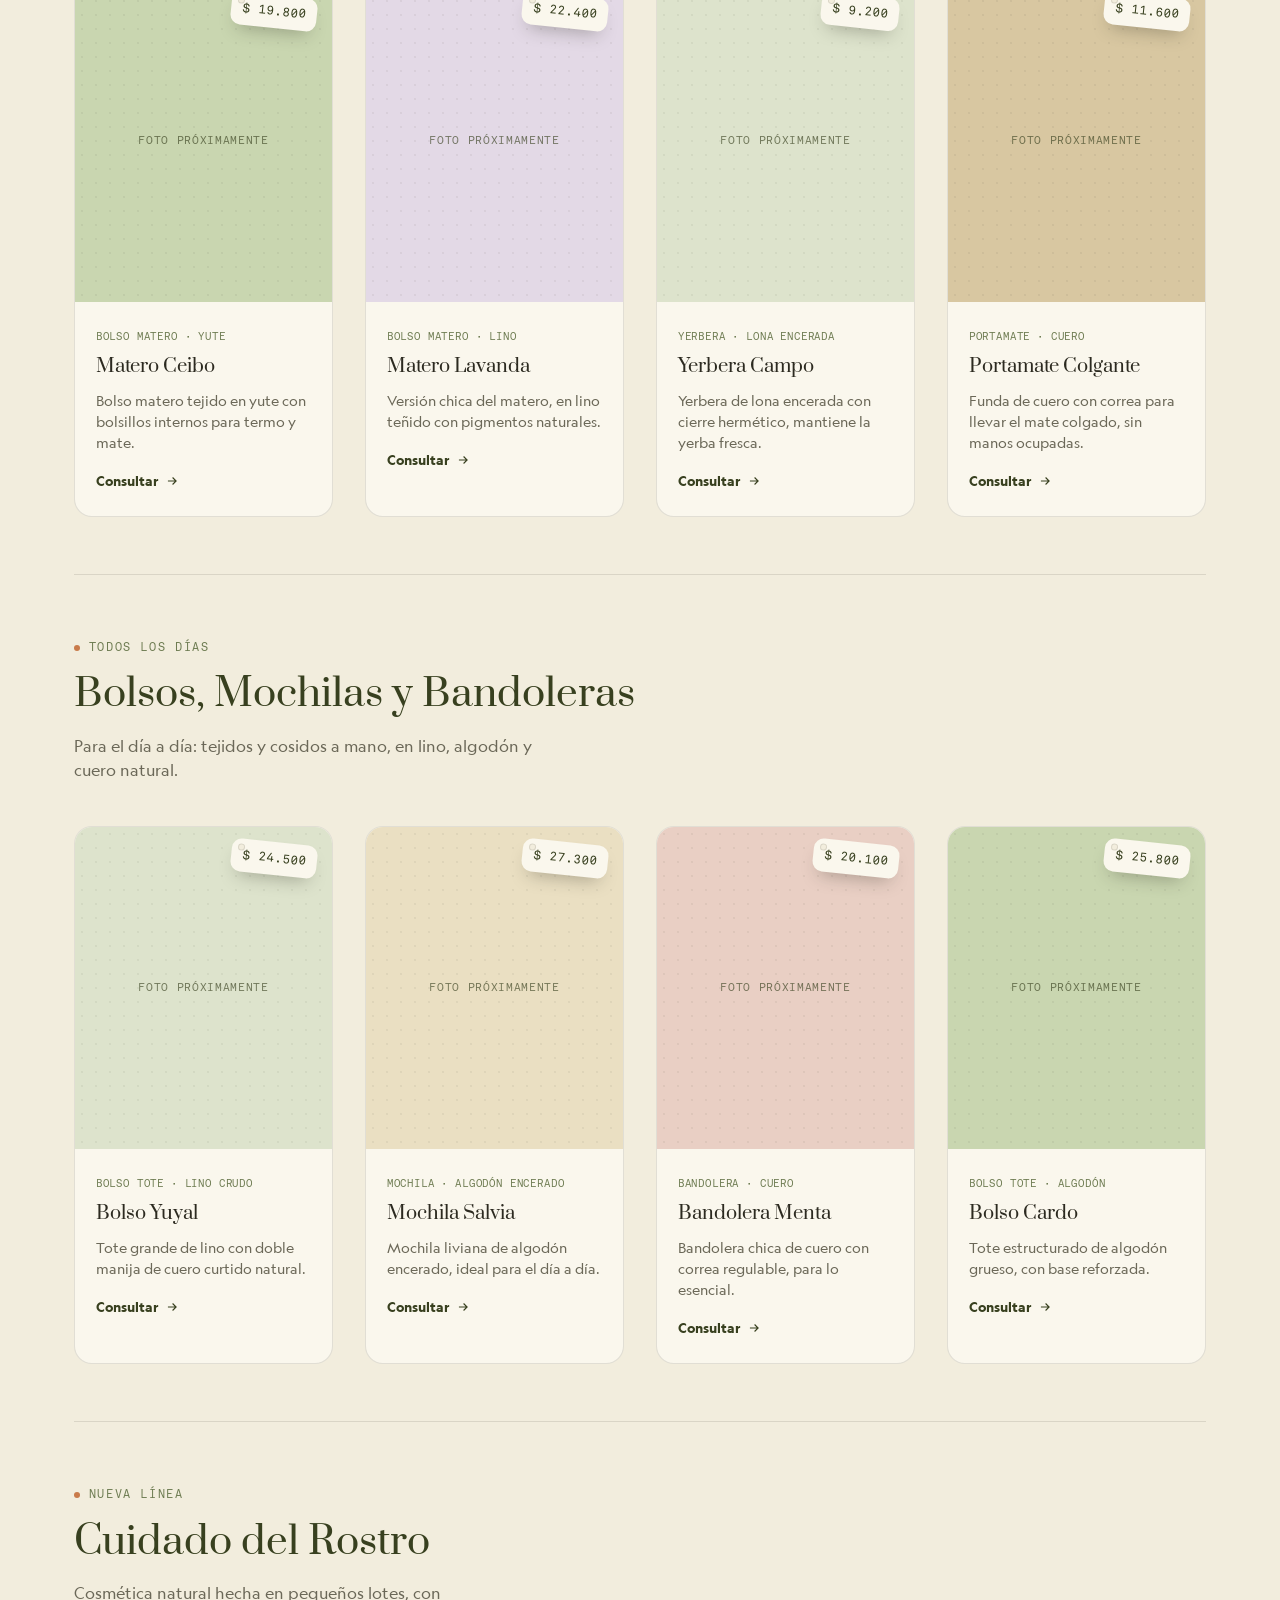
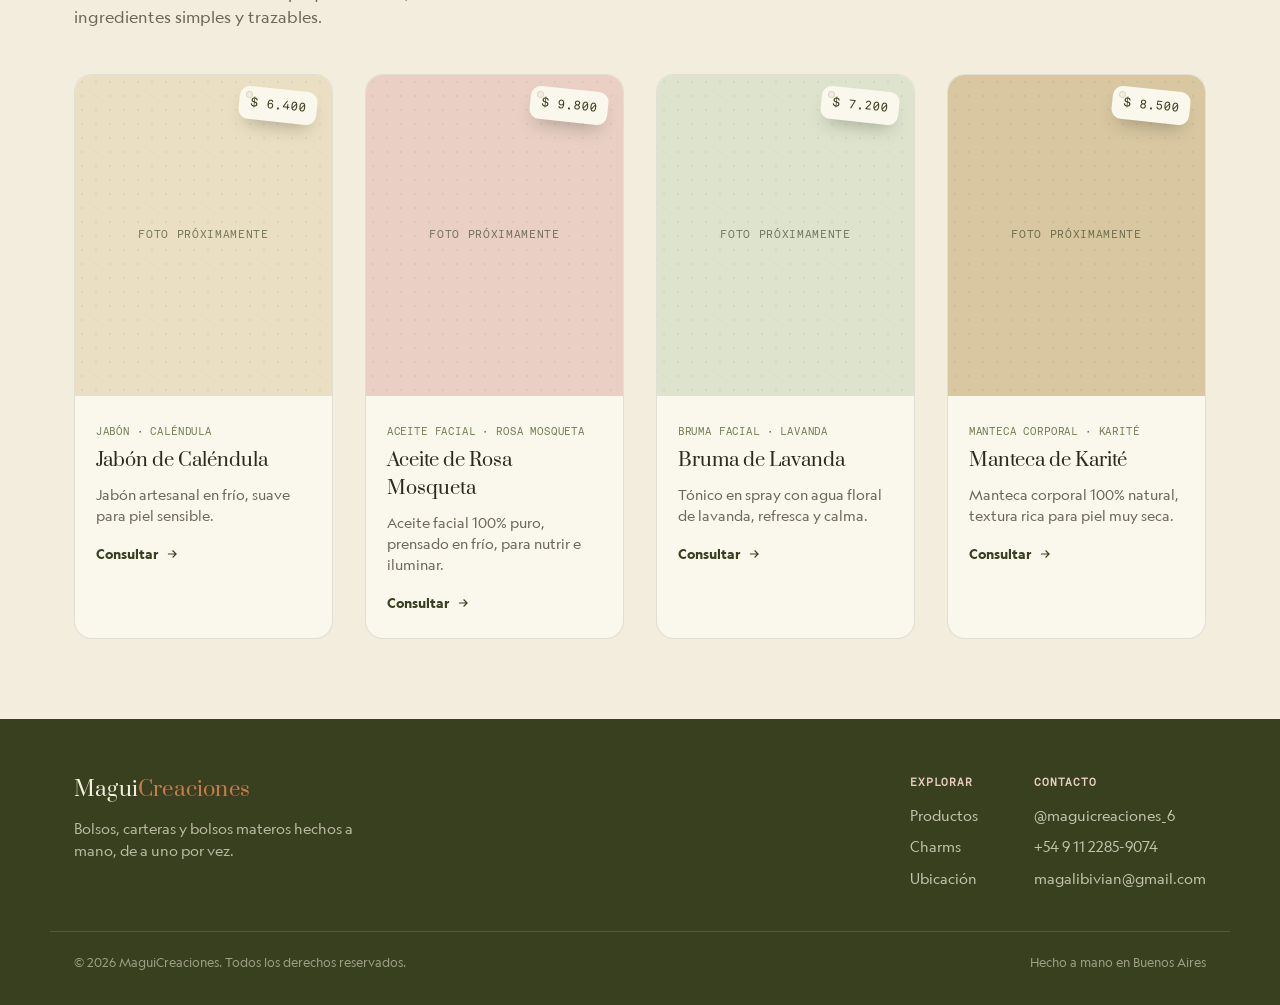
==== commit d4b4ba10: "update 23/08/26, 09:08pm" ====
--- a/all_products.html
+++ b/all_products.html
@@ -3,6 +3,9 @@
     <head>
         <meta charset="UTF-8">
         <meta name="viewport" content="width=device-width, initial-scale=1">
+        <meta name="color-scheme" content="light only">
+        <meta name="supported-color-schemes" content="light">
+        <meta name="theme-color" content="#F2EDDD">
         <title>Productos — MaguiCreaciones</title>
                 <link rel="icon" href="favicon.ico" sizes="any">
         <link rel="icon" type="image/png" sizes="32x32" href="logo/favicon-32.png">
@@ -45,7 +48,6 @@
                         </li>
                         <li><a href="charms.html">Charms</a></li>
                         <li><a href="ubicacion.html">Ubicación</a></li>
-                        <li><a href="ayuda.html">Ayuda</a></li>
                         <li><a href="contact.html" class="nav-cta">Contacto</a></li>
                     </ul>
                 </div>
@@ -339,7 +341,6 @@
                         <a href="all_products.html">Productos</a>
                         <a href="charms.html">Charms</a>
                         <a href="ubicacion.html">Ubicación</a>
-                        <a href="ayuda.html">Ayuda</a>
                     </div>
                     <div class="footer-col">
                         <h4>Contacto</h4>
--- a/css/style.css
+++ b/css/style.css
@@ -50,6 +50,11 @@
 }
 
 :root {
+    /* Forzar SIEMPRE modo claro: evita que iOS/Android/navegadores
+       reinterpreten u oscurezcan automáticamente colores, formularios,
+       scrollbars, etc. cuando el dispositivo tiene el modo oscuro activado */
+    color-scheme: light only;
+
     /* Tipografía */
     --font-display: 'Prata', serif;
     --font-body: 'Geograph', 'Segoe UI', sans-serif;
@@ -72,6 +77,20 @@
     --radius-md: 18px;
     --radius-sm: 10px;
     --container: 1180px;
+}
+
+/* Red de seguridad: si algún navegador ignora color-scheme e igual
+   intenta aplicar su propio esquema oscuro, reforzamos acá los
+   colores base para que NUNCA cambien. */
+@media (prefers-color-scheme: dark) {
+    :root {
+        color-scheme: light only;
+    }
+
+    html, body {
+        background-color: var(--cream) !important;
+        color: var(--ink) !important;
+    }
 }
 
 * {
@@ -1168,3 +1187,150 @@
 }
 
 .page-intro .eyebrow { justify-content: center; }
+
+/* =========================================================
+   CONTACTO — métodos de contacto + preguntas frecuentes
+   ========================================================= */
+
+.contact-methods {
+    display: grid;
+    grid-template-columns: repeat(auto-fit, minmax(220px, 1fr));
+    gap: 1.5rem;
+}
+
+.contact-card {
+    display: flex;
+    flex-direction: column;
+    align-items: flex-start;
+    gap: 0.85rem;
+    background: var(--cream-soft);
+    border: 1px solid var(--line);
+    border-radius: var(--radius-md);
+    padding: 1.8rem 1.6rem;
+    transition: transform 0.3s ease, box-shadow 0.3s ease, border-color 0.3s ease;
+}
+
+.contact-card:hover {
+    transform: translateY(-6px);
+    box-shadow: 0 18px 34px -18px rgba(var(--shadow-color), 0.32);
+    border-color: transparent;
+}
+
+.contact-card__icon {
+    display: flex;
+    align-items: center;
+    justify-content: center;
+    width: 46px;
+    height: 46px;
+    border-radius: 50%;
+    background: var(--sage-pale);
+    color: var(--sage-dark);
+    flex-shrink: 0;
+    transition: background 0.3s ease, color 0.3s ease;
+}
+
+.contact-card:hover .contact-card__icon {
+    background: var(--sage-dark);
+    color: var(--cream-soft);
+}
+
+.contact-card__icon svg {
+    width: 20px;
+    height: 20px;
+}
+
+.contact-card h3 {
+    font-family: var(--font-display);
+    font-weight: 400;
+    font-size: 1.05rem;
+    color: var(--ink);
+}
+
+.contact-card__value {
+    display: inline-block;
+    font-family: var(--font-mono);
+    font-size: 0.82rem;
+    color: var(--clay);
+    word-break: break-word;
+}
+
+.contact-card p.contact-card__blurb {
+    font-size: 0.85rem;
+    color: var(--ink-soft);
+    margin-top: -0.4rem;
+}
+
+.faq-list {
+    display: flex;
+    flex-direction: column;
+    gap: 0.9rem;
+    max-width: 760px;
+    margin: 0 auto;
+}
+
+.faq-item {
+    background: var(--cream-soft);
+    border: 1px solid var(--line);
+    border-radius: var(--radius-md);
+    padding: 0.3rem 1.4rem;
+    transition: border-color 0.25s ease, box-shadow 0.25s ease;
+}
+
+.faq-item[open] {
+    border-color: transparent;
+    box-shadow: 0 14px 30px -18px rgba(var(--shadow-color), 0.28);
+}
+
+.faq-item summary {
+    list-style: none;
+    display: flex;
+    align-items: center;
+    justify-content: space-between;
+    gap: 1rem;
+    padding: 1.2rem 0;
+    cursor: pointer;
+    font-family: var(--font-display);
+    font-weight: 400;
+    font-size: 1.02rem;
+    color: var(--ink);
+}
+
+.faq-item summary::-webkit-details-marker {
+    display: none;
+}
+
+.faq-item__icon {
+    display: flex;
+    align-items: center;
+    justify-content: center;
+    width: 26px;
+    height: 26px;
+    border-radius: 50%;
+    background: var(--sage-pale);
+    color: var(--sage-dark);
+    flex-shrink: 0;
+    transition: transform 0.3s ease, background 0.3s ease, color 0.3s ease;
+}
+
+.faq-item__icon svg {
+    width: 12px;
+    height: 12px;
+    transition: transform 0.3s ease;
+}
+
+.faq-item[open] .faq-item__icon {
+    background: var(--clay);
+    color: var(--cream-soft);
+}
+
+.faq-item[open] .faq-item__icon svg {
+    transform: rotate(45deg);
+}
+
+.faq-item__answer {
+    padding: 0 0 1.3rem;
+    color: var(--ink-soft);
+    font-size: 0.92rem;
+    line-height: 1.6;
+    max-width: 62ch;
+}
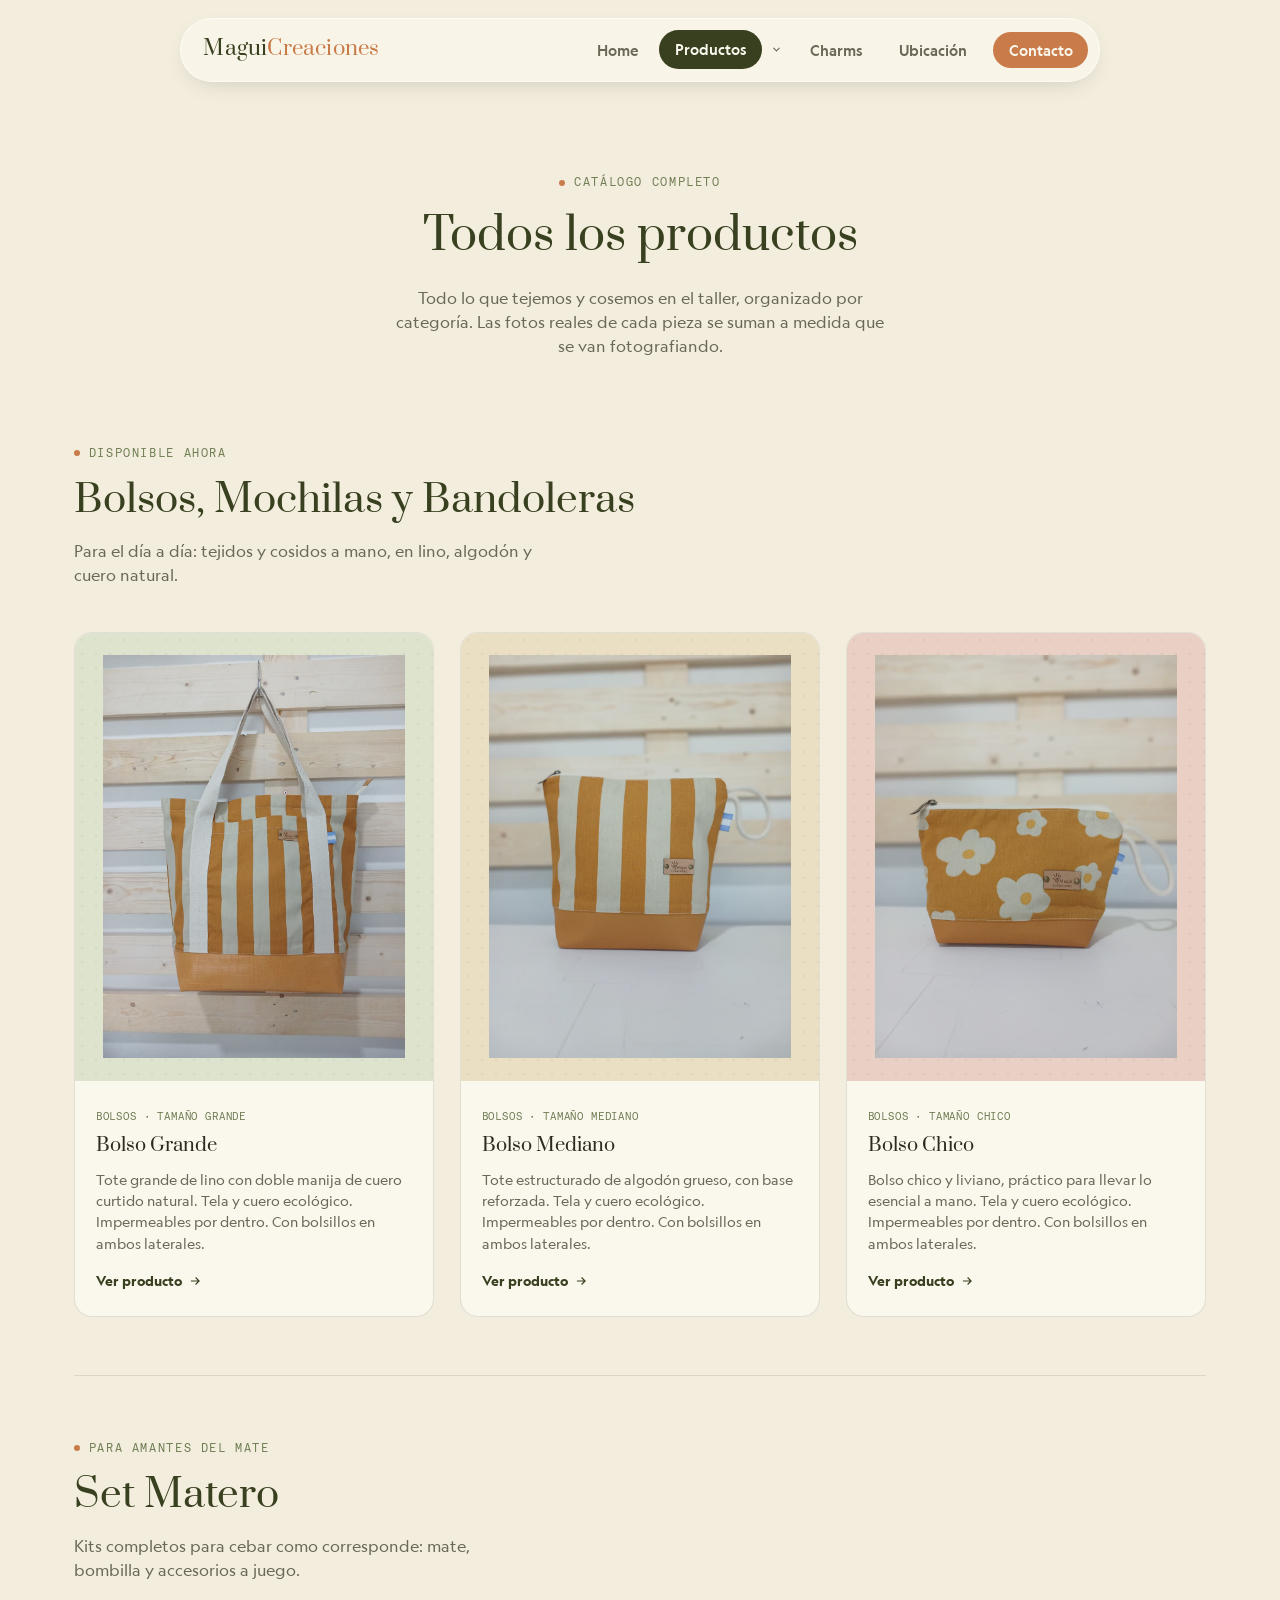
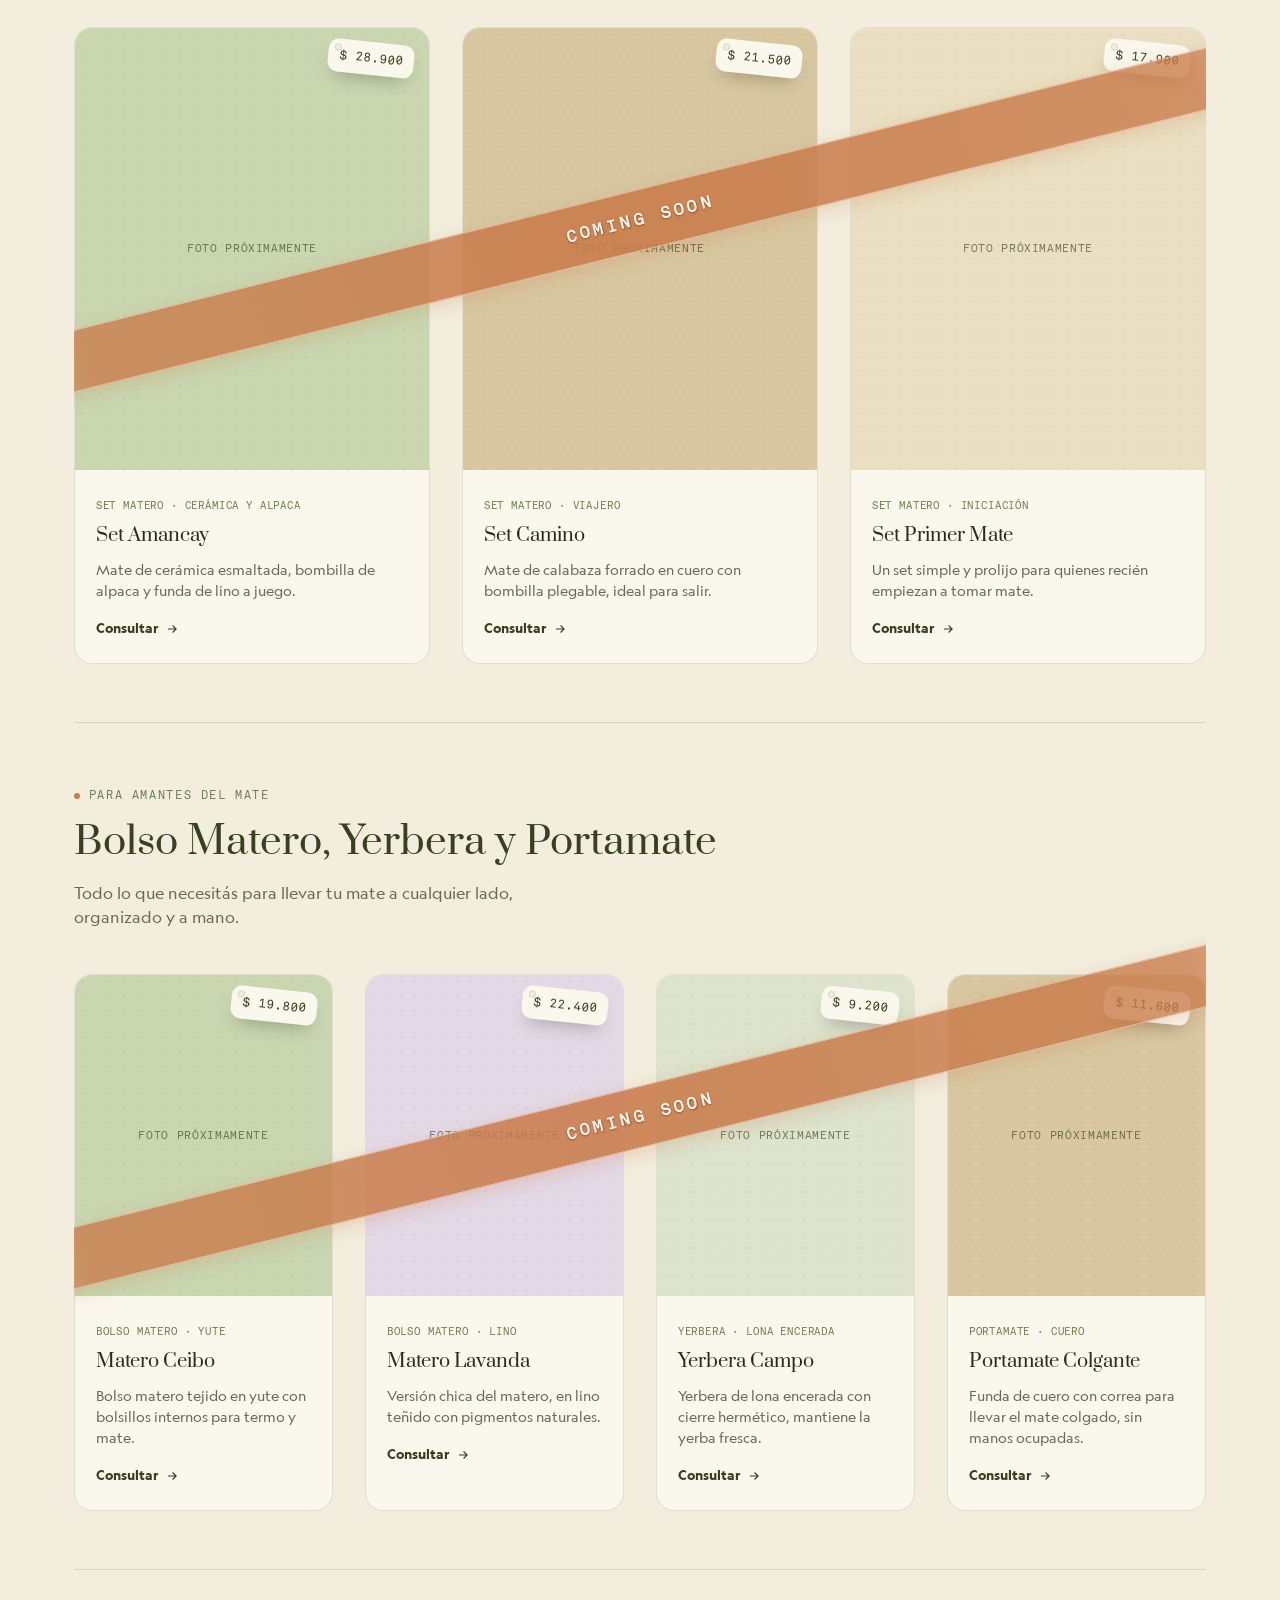
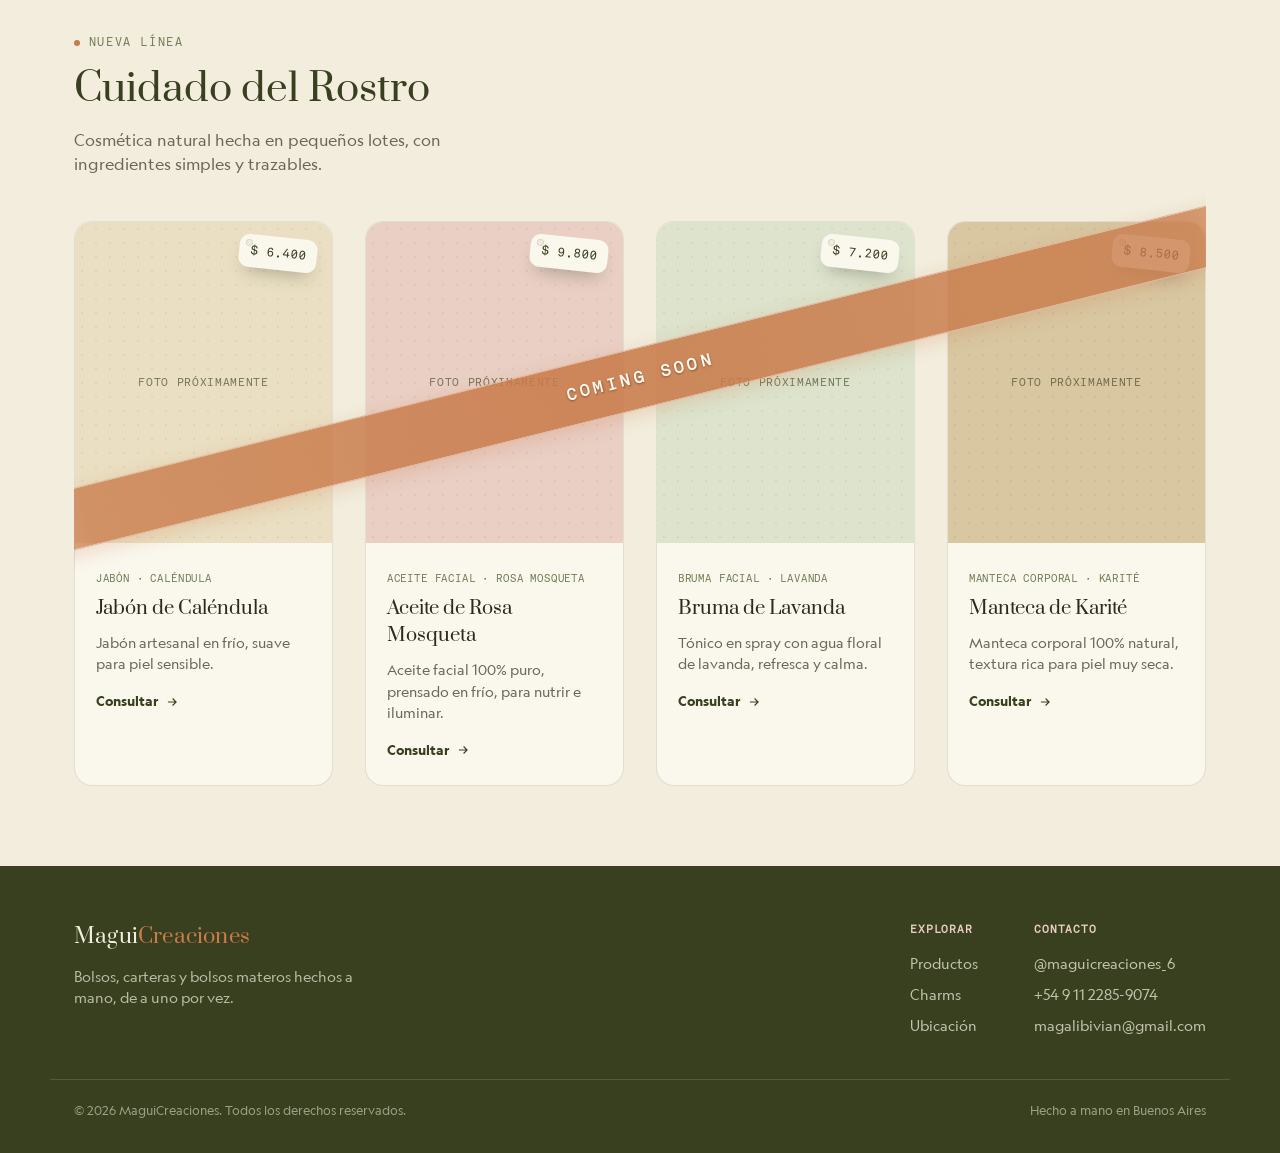
==== commit c3e8a22c: "Update Magui Creaciones site" ====
--- a/all_products.html
+++ b/all_products.html
@@ -67,8 +67,56 @@
             <section class="section" style="padding-top:1rem;">
                 <div class="container">
 
+                    <!-- ===== Bolsos, Mochilas y Bandoleras ===== -->
+                    <div class="category-section" id="bolsos-mochilas-bandoleras">
+                        <div class="section-head">
+                            <div>
+                                <span class="eyebrow">Disponible ahora</span>
+                                <h2>Bolsos, Mochilas y Bandoleras</h2>
+                                <p>Para el día a día: tejidos y cosidos a mano, en lino, algodón y cuero natural.</p>
+                            </div>
+                        </div>
+                        <div class="product-grid product-grid--bag-products">
+                            <a class="product-card product-card--select" href="#detalle-producto" data-product="grande" aria-haspopup="dialog">
+                                <div class="product-card__media product-card__media--photo" data-label="" style="--product-tint:#DDE3CC;"><img class="product-card__photo" src="imagen/bolsos/bolso_grande_naranja.jpeg" alt="Bolso Grande en color naranja, patrón de rayas" loading="lazy"></div>
+                                <div class="product-card__body">
+                                    <span class="product-card__cat">Bolsos · Tamaño grande</span>
+                                    <h3>Bolso Grande</h3>
+                                    <p>Tote grande de lino con doble manija de cuero curtido natural. Tela y cuero ecológico. Impermeables por dentro. Con bolsillos en ambos laterales.</p>
+                                    <span class="product-card__link">Ver producto
+                                        <svg viewBox="0 0 24 24" fill="none" stroke="currentColor" stroke-width="2"><path d="M5 12h14M13 6l6 6-6 6"/></svg>
+                                    </span>
+                                </div>
+                            </a>
+
+                            <a class="product-card product-card--select" href="#detalle-producto" data-product="mediano" aria-haspopup="dialog">
+                                <div class="product-card__media product-card__media--photo" data-label="" style="--product-tint:#EADFC2;"><img class="product-card__photo" src="imagen/bolsos/bolso_mediano_naranja_rayas.jpeg" alt="Bolso Mediano en color naranja, patrón de rayas" loading="lazy"></div>
+                                <div class="product-card__body">
+                                    <span class="product-card__cat">Bolsos · Tamaño mediano</span>
+                                    <h3>Bolso Mediano</h3>
+                                    <p>Tote estructurado de algodón grueso, con base reforzada. Tela y cuero ecológico. Impermeables por dentro. Con bolsillos en ambos laterales.</p>
+                                    <span class="product-card__link">Ver producto
+                                        <svg viewBox="0 0 24 24" fill="none" stroke="currentColor" stroke-width="2"><path d="M5 12h14M13 6l6 6-6 6"/></svg>
+                                    </span>
+                                </div>
+                            </a>
+
+                            <a class="product-card product-card--select" href="#detalle-producto" data-product="chico" aria-haspopup="dialog">
+                                <div class="product-card__media product-card__media--photo" data-label="" style="--product-tint:#E9CFC4;"><img class="product-card__photo" src="imagen/bolsos/bolso_chico_naranja_flores.jpeg" alt="Bolso Chico en color naranja, patrón floreado" loading="lazy"></div>
+                                <div class="product-card__body">
+                                    <span class="product-card__cat">Bolsos · Tamaño chico</span>
+                                    <h3>Bolso Chico</h3>
+                                    <p>Bolso chico y liviano, práctico para llevar lo esencial a mano. Tela y cuero ecológico. Impermeables por dentro. Con bolsillos en ambos laterales.</p>
+                                    <span class="product-card__link">Ver producto
+                                        <svg viewBox="0 0 24 24" fill="none" stroke="currentColor" stroke-width="2"><path d="M5 12h14M13 6l6 6-6 6"/></svg>
+                                    </span>
+                                </div>
+                            </a>
+                        </div>
+                    </div>
+
                     <!-- ===== Set Matero ===== -->
-                    <div class="category-section" id="set-matero">
+                    <div class="category-section coming-soon-section" id="set-matero">
                         <div class="section-head">
                             <div>
                                 <span class="eyebrow">Para amantes del mate</span>
@@ -122,7 +170,7 @@
                     </div>
 
                     <!-- ===== Bolso Matero, Yerbera y Portamate ===== -->
-                    <div class="category-section" id="matero-yerbera-portamate">
+                    <div class="category-section coming-soon-section" id="matero-yerbera-portamate">
                         <div class="section-head">
                             <div>
                                 <span class="eyebrow">Para amantes del mate</span>
@@ -189,76 +237,8 @@
                         </div>
                     </div>
 
-                    <!-- ===== Bolsos, Mochilas y Bandoleras ===== -->
-                    <div class="category-section" id="bolsos-mochilas-bandoleras">
-                        <div class="section-head">
-                            <div>
-                                <span class="eyebrow">Todos los días</span>
-                                <h2>Bolsos, Mochilas y Bandoleras</h2>
-                                <p>Para el día a día: tejidos y cosidos a mano, en lino, algodón y cuero natural.</p>
-                            </div>
-                        </div>
-                        <div class="product-grid">
-                            <article class="product-card">
-                                <div class="product-card__media" data-label="Foto próximamente" style="--product-tint:#DDE3CC;">
-                                    <span class="product-tag">$ 24.500</span>
-                                </div>
-                                <div class="product-card__body">
-                                    <span class="product-card__cat">Bolso tote · Lino crudo</span>
-                                    <h3>Bolso Yuyal</h3>
-                                    <p>Tote grande de lino con doble manija de cuero curtido natural.</p>
-                                    <a href="contact.html" class="product-card__link">Consultar
-                                        <svg viewBox="0 0 24 24" fill="none" stroke="currentColor" stroke-width="2"><path d="M5 12h14M13 6l6 6-6 6"/></svg>
-                                    </a>
-                                </div>
-                            </article>
-
-                            <article class="product-card">
-                                <div class="product-card__media" data-label="Foto próximamente" style="--product-tint:#EADFC2;">
-                                    <span class="product-tag">$ 27.300</span>
-                                </div>
-                                <div class="product-card__body">
-                                    <span class="product-card__cat">Mochila · Algodón encerado</span>
-                                    <h3>Mochila Salvia</h3>
-                                    <p>Mochila liviana de algodón encerado, ideal para el día a día.</p>
-                                    <a href="contact.html" class="product-card__link">Consultar
-                                        <svg viewBox="0 0 24 24" fill="none" stroke="currentColor" stroke-width="2"><path d="M5 12h14M13 6l6 6-6 6"/></svg>
-                                    </a>
-                                </div>
-                            </article>
-
-                            <article class="product-card">
-                                <div class="product-card__media" data-label="Foto próximamente" style="--product-tint:#E9CFC4;">
-                                    <span class="product-tag">$ 20.100</span>
-                                </div>
-                                <div class="product-card__body">
-                                    <span class="product-card__cat">Bandolera · Cuero</span>
-                                    <h3>Bandolera Menta</h3>
-                                    <p>Bandolera chica de cuero con correa regulable, para lo esencial.</p>
-                                    <a href="contact.html" class="product-card__link">Consultar
-                                        <svg viewBox="0 0 24 24" fill="none" stroke="currentColor" stroke-width="2"><path d="M5 12h14M13 6l6 6-6 6"/></svg>
-                                    </a>
-                                </div>
-                            </article>
-
-                            <article class="product-card">
-                                <div class="product-card__media" data-label="Foto próximamente" style="--product-tint:#C9D6B0;">
-                                    <span class="product-tag">$ 25.800</span>
-                                </div>
-                                <div class="product-card__body">
-                                    <span class="product-card__cat">Bolso tote · Algodón</span>
-                                    <h3>Bolso Cardo</h3>
-                                    <p>Tote estructurado de algodón grueso, con base reforzada.</p>
-                                    <a href="contact.html" class="product-card__link">Consultar
-                                        <svg viewBox="0 0 24 24" fill="none" stroke="currentColor" stroke-width="2"><path d="M5 12h14M13 6l6 6-6 6"/></svg>
-                                    </a>
-                                </div>
-                            </article>
-                        </div>
-                    </div>
-
                     <!-- ===== Cuidado del Rostro ===== -->
-                    <div class="category-section" id="cuidado-rostro">
+                    <div class="category-section coming-soon-section" id="cuidado-rostro">
                         <div class="section-head">
                             <div>
                                 <span class="eyebrow">Nueva línea</span>
@@ -329,6 +309,74 @@
             </section>
         </main>
 
+        <dialog class="product-detail" id="productDetailDialog" aria-labelledby="productDetailTitle">
+            <div class="product-detail__panel">
+                <button class="product-detail__close" type="button" aria-label="Cerrar detalle del producto">×</button>
+                <div class="product-detail__left">
+                    <div class="product-detail__visual" data-model="grande" data-color="terracota" data-pattern="rayas" aria-label="Vista ilustrativa del bolso, imagen próximamente">
+                        <img class="product-detail__image" alt="" hidden>
+                        <div class="bag-illustration" aria-hidden="true">
+                            <span class="bag-illustration__handle"></span>
+                            <span class="bag-illustration__body"><span class="bag-illustration__pocket"></span></span>
+                        </div>
+                        <span class="product-detail__visual-note">Vista de color y patrón · imagen próximamente</span>
+                    </div>
+                    <div class="product-detail__patterns">
+                        <span class="product-detail__label">Elegí un patrón</span>
+                        <div class="product-pattern-list">
+                            <button class="product-pattern is-selected" type="button" data-pattern="rayas" aria-pressed="true">
+                                <span class="product-pattern__sample product-pattern__sample--stripes" aria-hidden="true"></span>
+                                <span>Rayas</span>
+                            </button>
+                            <button class="product-pattern" type="button" data-pattern="floreado" aria-pressed="false">
+                                <span class="product-pattern__sample product-pattern__sample--floral" aria-hidden="true"></span>
+                                <span>Floreado</span>
+                            </button>
+                        </div>
+                    </div>
+                </div>
+                <div class="product-detail__content">
+                    <div class="product-detail__heading">
+                        <div>
+                            <span class="eyebrow">Bolsos, Mochilas y Bandoleras</span>
+                            <h2 id="productDetailTitle">Bolso Grande</h2>
+                        </div>
+                        <div class="product-detail__price" aria-label="Precio del producto">
+                            <span>Precio</span>
+                            <strong id="productDetailPrice">$ 24.500</strong>
+                        </div>
+                    </div>
+                    <p class="product-detail__description" id="productDetailDescription">Amplio y cómodo, con espacio para acompañarte durante todo el día.</p>
+                    <div class="product-detail__colors">
+                        <span class="product-detail__label">Elegí un color</span>
+                        <button class="product-color is-selected" type="button" data-color="terracota" aria-pressed="true">
+                            <span class="product-color__swatch product-color__swatch--terracota" aria-hidden="true"></span>
+                            <span>Terracota</span>
+                        </button>
+                        <button class="product-color" type="button" data-color="verde-herbal" aria-pressed="false">
+                            <span class="product-color__swatch product-color__swatch--herbal" aria-hidden="true"></span>
+                            <span>Verde Herbal</span>
+                        </button>
+                        <button class="product-color" type="button" data-color="rosa" aria-pressed="false">
+                            <span class="product-color__swatch product-color__swatch--rosa" aria-hidden="true"></span>
+                            <span>Rosa</span>
+                        </button>
+                        <button class="product-color" type="button" data-color="marino" aria-pressed="false">
+                            <span class="product-color__swatch product-color__swatch--marino" aria-hidden="true"></span>
+                            <span>Marino</span>
+                        </button>
+                        <button class="product-color" type="button" data-color="cielo-tierra" aria-pressed="false">
+                            <span class="product-color__swatch product-color__swatch--cielo-tierra" aria-hidden="true"></span>
+                            <span>Cielo y Tierra</span>
+                        </button>
+                    </div>
+                    <a class="product-detail__contact" href="contact.html">Consultar este producto
+                        <svg viewBox="0 0 24 24" fill="none" stroke="currentColor" stroke-width="2"><path d="M5 12h14M13 6l6 6-6 6"/></svg>
+                    </a>
+                </div>
+            </div>
+        </dialog>
+
         <footer>
             <div class="container footer-inner">
                 <div class="footer-brand">
--- a/css/style.css
+++ b/css/style.css
@@ -506,7 +506,7 @@
         border-radius: var(--radius-md);
         box-shadow: 0 16px 32px -12px rgba(var(--shadow-color), 0.3);
         flex-direction: column;
-        align-items: stretch;
+        align-items: center;
         padding: 0.6rem;
         gap: 0.35rem;
         opacity: 0;
@@ -526,6 +526,34 @@
         padding: 0.6rem 1rem;
         font-size: 0.88rem;
     }
+
+    .nav-links > li {
+        display: flex;
+        justify-content: center;
+        width: 100%;
+    }
+
+    .nav-links > li > a {
+        display: block;
+        width: min(100%, 15rem);
+    }
+
+    .nav-links > .nav-item.has-dropdown {
+        display: grid;
+        grid-template-columns: minmax(0, 15rem) 38px;
+        justify-content: center;
+        gap: 0;
+    }
+
+    .nav-links > .nav-item.has-dropdown > a {
+        flex: initial;
+        width: 100%;
+    }
+
+    .nav-links > .nav-item.has-dropdown > .mega-dropdown {
+        grid-column: 1 / -1;
+    }
+
     .nav-cta { margin-left: 0; margin-top: 0.2rem; }
 }
 
@@ -801,7 +829,50 @@
     gap: 2rem;
 }
 
+.product-grid--bag-products {
+    grid-template-columns: repeat(3, minmax(0, 1fr));
+    gap: clamp(1rem, 2vw, 2rem);
+}
+
+/* Una cinta diagonal por sección, compartida por todas sus product-cards */
+.coming-soon-section {
+    position: relative;
+    isolation: isolate;
+    overflow: hidden;
+}
+
+.coming-soon-section::after {
+    content: "COMING SOON";
+    position: absolute;
+    z-index: 10;
+    top: 50%;
+    left: -20%;
+    width: 140%;
+    padding: clamp(0.8rem, 2vw, 1.25rem) 0;
+    transform: translateY(-50%) rotate(-14deg);
+    transform-origin: center;
+    background: linear-gradient(90deg,
+        color-mix(in srgb, var(--clay) 0%, transparent) 0%,
+        color-mix(in srgb, var(--clay) 78%, transparent) 14%,
+        color-mix(in srgb, var(--clay) 88%, transparent) 50%,
+        color-mix(in srgb, var(--clay) 78%, transparent) 86%,
+        color-mix(in srgb, var(--clay) 0%, transparent) 100%);
+    border-top: 1px solid color-mix(in srgb, var(--clay) 55%, white);
+    border-bottom: 1px solid color-mix(in srgb, var(--clay) 55%, white);
+    color: var(--cream-soft);
+    font-family: var(--font-mono);
+    font-size: clamp(0.8rem, 1.5vw, 1rem);
+    font-weight: 700;
+    letter-spacing: 0.24em;
+    line-height: 1.2;
+    text-align: center;
+    text-shadow: 0 1px 2px color-mix(in srgb, var(--clay) 70%, black);
+    box-shadow: 0 5px 18px color-mix(in srgb, var(--clay) 24%, transparent);
+    pointer-events: none;
+}
+
 .product-card {
+    display: block;
     background: var(--cream-soft);
     border: 1px solid var(--line);
     border-radius: var(--radius-md);
@@ -811,6 +882,17 @@
     transform: translateY(24px);
 }
 
+.product-card--select {
+    color: inherit;
+    text-decoration: none;
+    cursor: pointer;
+}
+
+.product-card--select:focus-visible {
+    outline: 3px solid var(--clay);
+    outline-offset: 4px;
+}
+
 .product-card.is-visible {
     opacity: 1;
     transform: translateY(0);
@@ -826,6 +908,25 @@
     aspect-ratio: 4 / 5;
     background: var(--product-tint, var(--sage-pale));
     overflow: hidden;
+}
+
+.product-card__photo {
+    position: absolute;
+    inset: 0;
+    width: 100%;
+    height: 100%;
+    padding: clamp(0.7rem, 3vw, 1.4rem);
+    object-fit: contain;
+    object-position: center;
+    transition: transform 0.35s ease;
+}
+
+.product-card--select:hover .product-card__photo {
+    transform: scale(1.035);
+}
+
+.product-card__media--photo::after {
+    display: none;
 }
 
 .product-card__media::before {
@@ -935,6 +1036,13 @@
         gap: 0.85rem;
     }
 
+    .product-grid--bag-products {
+        grid-template-columns: repeat(2, minmax(0, 1fr));
+        gap: 0.85rem;
+        overflow: visible;
+        padding: 0;
+    }
+
     .product-card {
         border-radius: var(--radius-sm);
     }
@@ -982,6 +1090,541 @@
     .product-card__link svg {
         width: 12px;
         height: 12px;
+    }
+}
+
+/* =========================================================
+   PRODUCT DETAIL — diálogo de producto y selector de color
+   ========================================================= */
+
+.product-detail {
+    position: fixed;
+    inset: 0;
+    width: 100%;
+    height: 100vh;
+    height: 100dvh;
+    max-width: none;
+    max-height: none;
+    margin: 0;
+    padding: 0;
+    border: 0;
+    overflow: auto;
+    background: var(--cream-soft);
+    color: var(--ink);
+}
+
+.product-detail::backdrop {
+    background: var(--cream-soft);
+}
+
+.product-detail__panel {
+    position: relative;
+    display: grid;
+    grid-template-columns: minmax(0, 1fr) minmax(0, 1fr);
+    width: 100%;
+    min-height: 100vh;
+    min-height: 100dvh;
+    height: 100vh;
+    height: 100dvh;
+    overflow: hidden;
+    background: var(--cream-soft);
+}
+
+.product-detail__left {
+    display: grid;
+    grid-template-rows: minmax(0, 1fr) auto;
+    min-width: 0;
+    min-height: 0;
+    background: var(--cream);
+}
+
+.product-detail__close {
+    position: absolute;
+    z-index: 2;
+    top: 1rem;
+    right: 1rem;
+    display: grid;
+    place-items: center;
+    width: 2.7rem;
+    height: 2.7rem;
+    border: 1px solid var(--line);
+    border-radius: 50%;
+    background: var(--cream-soft);
+    color: var(--sage-dark);
+    font: 300 1.8rem/1 var(--font-body);
+    cursor: pointer;
+    transition: transform 0.2s ease, background 0.2s ease;
+}
+
+.product-detail__close:hover {
+    transform: rotate(90deg);
+    background: var(--cream);
+}
+
+.product-detail__visual {
+    --variant-color: var(--clay);
+    --variant-secondary: #A85E36;
+    position: relative;
+    display: grid;
+    place-items: center;
+    min-height: 0;
+    height: 100%;
+    overflow: hidden;
+    background:
+        radial-gradient(ellipse at 50% 48%, rgba(255, 255, 255, 0.75), transparent 52%),
+        linear-gradient(145deg, #E8E0CA, #D7D0BB);
+}
+
+.product-detail__visual[data-color="verde-herbal"] {
+    --variant-color: var(--ink-soft);
+    --variant-secondary: var(--sage-dark);
+}
+
+.product-detail__visual[data-color="rosa"] {
+    --variant-color: var(--blush);
+    --variant-secondary: #B77E88;
+}
+
+.product-detail__visual[data-color="marino"] {
+    --variant-color: #243B5A;
+    --variant-secondary: #14263D;
+}
+
+.product-detail__visual[data-color="cielo-tierra"] {
+    --variant-color: #77C7D1;
+    --variant-secondary: #875C43;
+}
+
+.product-detail__image {
+    display: none;
+    position: relative;
+    z-index: 1;
+    width: auto;
+    height: auto;
+    max-width: 72%;
+    max-height: 72%;
+    border: 5px solid rgba(250, 247, 237, 0.94);
+    border-radius: var(--radius-md);
+    background: var(--cream-soft);
+    object-fit: contain;
+    object-position: center;
+    box-shadow:
+        0 24px 48px rgba(44, 42, 32, 0.2),
+        0 4px 14px rgba(44, 42, 32, 0.12);
+}
+
+.product-detail__visual.has-photo .product-detail__image {
+    display: block;
+    transform: translateY(-1rem);
+}
+
+.product-detail__visual.has-photo .bag-illustration,
+.product-detail__visual.has-photo .product-detail__visual-note {
+    display: none;
+}
+
+.product-detail__visual.has-photo {
+    position: relative;
+    isolation: isolate;
+    background:
+        radial-gradient(ellipse at 50% 46%, rgba(250, 247, 237, 0.94) 0%, rgba(250, 247, 237, 0) 54%),
+        radial-gradient(circle at 12% 18%, color-mix(in srgb, var(--clay) 12%, transparent) 0%, transparent 24%),
+        linear-gradient(145deg, #F1EBDC 0%, #E7DFCE 52%, #DDD4C0 100%);
+}
+
+.product-detail__visual.has-photo::before {
+    content: "";
+    position: absolute;
+    z-index: 0;
+    width: min(72%, 34rem);
+    aspect-ratio: 1;
+    border: 1px solid rgba(56, 64, 31, 0.12);
+    border-radius: 50%;
+    background: radial-gradient(circle, color-mix(in srgb, var(--clay) 9%, transparent), transparent 70%);
+    box-shadow:
+        0 0 0 16px rgba(56, 64, 31, 0.025),
+        0 0 0 34px rgba(56, 64, 31, 0.018);
+    pointer-events: none;
+}
+
+.product-detail__visual.has-photo::after {
+    content: "MAGUI CREACIONES";
+    position: absolute;
+    z-index: 2;
+    bottom: 1.25rem;
+    left: 50%;
+    padding: 0.55rem 0.9rem;
+    transform: translateX(-50%);
+    border: 1px solid rgba(56, 64, 31, 0.1);
+    border-radius: 999px;
+    background: rgba(250, 247, 237, 0.84);
+    color: var(--sage-dark);
+    font: 0.62rem var(--font-mono);
+    letter-spacing: 0.16em;
+    white-space: nowrap;
+    box-shadow: 0 5px 16px rgba(44, 42, 32, 0.08);
+}
+
+.product-detail__image[hidden] {
+    display: none !important;
+}
+
+.bag-illustration {
+    --bag-width: clamp(220px, 29vw, 350px);
+    --bag-height: clamp(260px, 34vw, 390px);
+    position: relative;
+    width: var(--bag-width);
+    height: var(--bag-height);
+    filter: drop-shadow(0 25px 20px rgba(44, 42, 32, 0.2));
+    transition: width 0.3s ease, height 0.3s ease;
+}
+
+.product-detail__visual[data-model="mediano"] .bag-illustration {
+    --bag-width: clamp(205px, 25vw, 305px);
+    --bag-height: clamp(230px, 30vw, 340px);
+}
+
+.product-detail__visual[data-model="chico"] .bag-illustration {
+    --bag-width: clamp(175px, 21vw, 260px);
+    --bag-height: clamp(190px, 25vw, 285px);
+}
+
+.bag-illustration__handle {
+    position: absolute;
+    z-index: 0;
+    top: 2%;
+    left: 30%;
+    width: 40%;
+    height: 34%;
+    border: clamp(9px, 1.3vw, 15px) solid var(--variant-secondary);
+    border-bottom: 0;
+    border-radius: 55% 55% 0 0;
+}
+
+.bag-illustration__body {
+    position: absolute;
+    z-index: 1;
+    inset: 25% 0 0;
+    display: grid;
+    place-items: center;
+    overflow: hidden;
+    border: 1px solid rgba(44, 42, 32, 0.16);
+    border-radius: 18px 18px 36px 36px;
+    background: linear-gradient(145deg, color-mix(in srgb, var(--variant-color) 76%, white), var(--variant-color) 72%);
+    box-shadow: inset 0 -16px 20px rgba(44, 42, 32, 0.08);
+}
+
+.bag-illustration__body::before {
+    content: "";
+    position: absolute;
+    inset: 0;
+    opacity: 0.46;
+    pointer-events: none;
+}
+
+.product-detail__visual[data-pattern="rayas"] .bag-illustration__body::before {
+    background-image: repeating-linear-gradient(135deg,
+        transparent 0 14px,
+        color-mix(in srgb, var(--variant-secondary) 48%, transparent) 14px 19px);
+}
+
+.product-detail__visual[data-pattern="floreado"] .bag-illustration__body::before {
+    background-image:
+        radial-gradient(circle at 50% 0%, color-mix(in srgb, var(--variant-secondary) 75%, white) 0 4px, transparent 4.5px),
+        radial-gradient(circle at 0% 50%, color-mix(in srgb, var(--variant-secondary) 75%, white) 0 4px, transparent 4.5px),
+        radial-gradient(circle at 100% 50%, color-mix(in srgb, var(--variant-secondary) 75%, white) 0 4px, transparent 4.5px),
+        radial-gradient(circle at 50% 100%, color-mix(in srgb, var(--variant-secondary) 75%, white) 0 4px, transparent 4.5px),
+        radial-gradient(circle at 50% 50%, var(--variant-secondary) 0 2px, transparent 2.5px);
+    background-size: 38px 38px;
+}
+
+.bag-illustration__pocket {
+    position: relative;
+    z-index: 1;
+    display: block;
+    width: 58%;
+    height: 30%;
+    margin-top: 11%;
+    border: 1px solid rgba(44, 42, 32, 0.14);
+    border-radius: 10px 10px 20px 20px;
+    background: linear-gradient(145deg, color-mix(in srgb, var(--variant-secondary) 78%, white), var(--variant-secondary));
+    box-shadow: 0 5px 12px rgba(44, 42, 32, 0.12);
+}
+
+.product-detail__visual-note {
+    position: absolute;
+    bottom: 1rem;
+    left: 50%;
+    width: max-content;
+    max-width: calc(100% - 2rem);
+    padding: 0.55rem 0.8rem;
+    transform: translateX(-50%);
+    border: 1px solid rgba(44, 42, 32, 0.1);
+    border-radius: 999px;
+    background: rgba(250, 247, 237, 0.78);
+    color: var(--ink-soft);
+    font: 0.68rem var(--font-mono);
+    letter-spacing: 0.04em;
+    text-align: center;
+}
+
+.product-detail__content {
+    display: flex;
+    flex-direction: column;
+    justify-content: center;
+    max-height: 100dvh;
+    overflow-y: auto;
+    padding: 4rem clamp(1.5rem, 4vw, 3.25rem) 2.5rem;
+}
+
+.product-detail__heading {
+    display: flex;
+    align-items: flex-start;
+    justify-content: space-between;
+    gap: 1.25rem;
+}
+
+.product-detail__heading .eyebrow {
+    display: inline-block;
+    max-width: 30ch;
+    color: var(--sage);
+}
+
+.product-detail__heading h2 {
+    margin-top: 0.7rem;
+    color: var(--sage-dark);
+    font: 400 clamp(1.6rem, 2.8vw, 2.25rem)/1.12 var(--font-display);
+}
+
+.product-detail__price {
+    flex: 0 0 auto;
+    display: grid;
+    gap: 0.35rem;
+    padding: 0.85rem 1rem;
+    border: 1px solid var(--line);
+    border-radius: var(--radius-md);
+    background: var(--cream);
+    text-align: right;
+}
+
+.product-detail__price span {
+    color: var(--ink-soft);
+    font: 0.63rem var(--font-mono);
+    letter-spacing: 0.09em;
+    text-transform: uppercase;
+}
+
+.product-detail__price strong {
+    color: var(--sage-dark);
+    font: 500 1.12rem var(--font-body);
+    white-space: nowrap;
+}
+
+.product-detail__description {
+    max-width: 48ch;
+    margin: 1.15rem 0 1.5rem;
+    color: var(--ink-soft);
+    font-size: 0.95rem;
+    line-height: 1.7;
+}
+
+.product-detail__colors {
+    display: grid;
+    gap: 0.65rem;
+}
+
+.product-detail__label {
+    margin-bottom: 0.1rem;
+    color: var(--sage-dark);
+    font: 0.68rem var(--font-mono);
+    letter-spacing: 0.1em;
+    text-transform: uppercase;
+}
+
+.product-color {
+    display: flex;
+    align-items: center;
+    gap: 0.8rem;
+    width: 100%;
+    min-height: 3.1rem;
+    padding: 0.6rem 0.85rem;
+    border: 1px solid var(--line);
+    border-radius: var(--radius-sm);
+    background: transparent;
+    color: var(--ink);
+    font: 500 0.88rem var(--font-body);
+    text-align: left;
+    cursor: pointer;
+    transition: border-color 0.2s ease, background 0.2s ease, transform 0.2s ease;
+}
+
+.product-color:hover {
+    transform: translateX(3px);
+    border-color: color-mix(in srgb, var(--clay) 60%, white);
+}
+
+.product-color.is-selected {
+    border-color: var(--clay);
+    background: #fffdf7;
+    box-shadow: 0 0 0 1px color-mix(in srgb, var(--clay) 25%, transparent);
+}
+
+.product-color:focus-visible,
+.product-detail__close:focus-visible,
+.product-detail__contact:focus-visible {
+    outline: 3px solid var(--clay);
+    outline-offset: 3px;
+}
+
+.product-color[hidden],
+.product-pattern[hidden] {
+    display: none !important;
+}
+
+.product-color__swatch {
+    flex: 0 0 1.35rem;
+    width: 1.35rem;
+    height: 1.35rem;
+    border: 1px solid rgba(44, 42, 32, 0.18);
+    border-radius: 50%;
+}
+
+.product-color__swatch--terracota { background: var(--clay); }
+.product-color__swatch--herbal { background: var(--ink-soft); }
+.product-color__swatch--rosa { background: var(--blush); }
+.product-color__swatch--marino { background: #243B5A; }
+.product-color__swatch--cielo-tierra { background: linear-gradient(90deg, #875C43 0 50%, #77C7D1 50% 100%); }
+
+.product-detail__patterns {
+    padding: 1.1rem clamp(1.25rem, 3vw, 2.5rem) 1.35rem;
+    border-top: 1px solid var(--line);
+    background: var(--cream-soft);
+}
+
+.product-pattern-list {
+    display: grid;
+    grid-template-columns: repeat(2, minmax(0, 1fr));
+    gap: 0.75rem;
+    margin-top: 0.7rem;
+}
+
+.product-pattern {
+    display: flex;
+    align-items: center;
+    gap: 0.7rem;
+    min-height: 3.1rem;
+    padding: 0.5rem 0.8rem;
+    border: 1px solid var(--line);
+    border-radius: var(--radius-sm);
+    background: transparent;
+    color: var(--ink);
+    font: 500 0.85rem var(--font-body);
+    text-align: left;
+    cursor: pointer;
+    transition: border-color 0.2s ease, background 0.2s ease;
+}
+
+.product-pattern:hover {
+    border-color: color-mix(in srgb, var(--clay) 60%, white);
+}
+
+.product-pattern.is-selected {
+    border-color: var(--clay);
+    background: #fffdf7;
+    box-shadow: 0 0 0 1px color-mix(in srgb, var(--clay) 25%, transparent);
+}
+
+.product-pattern:focus-visible {
+    outline: 3px solid var(--clay);
+    outline-offset: 3px;
+}
+
+.product-pattern__sample {
+    flex: 0 0 2.3rem;
+    width: 2.3rem;
+    height: 1.6rem;
+    overflow: hidden;
+    border: 1px solid rgba(44, 42, 32, 0.12);
+    border-radius: 6px;
+    background-color: var(--clay);
+}
+
+.product-pattern__sample--stripes {
+    background-image: repeating-linear-gradient(135deg,
+        var(--clay) 0 7px,
+        color-mix(in srgb, var(--clay) 55%, white) 7px 11px);
+}
+
+.product-pattern__sample--floral {
+    background-color: var(--cream);
+    background-image:
+        radial-gradient(circle at 50% 0%, var(--clay) 0 2.5px, transparent 3px),
+        radial-gradient(circle at 0% 50%, var(--clay) 0 2.5px, transparent 3px),
+        radial-gradient(circle at 100% 50%, var(--clay) 0 2.5px, transparent 3px),
+        radial-gradient(circle at 50% 100%, var(--clay) 0 2.5px, transparent 3px),
+        radial-gradient(circle at 50% 50%, var(--sage-dark) 0 1.5px, transparent 2px);
+    background-size: 22px 22px;
+}
+
+.product-detail__contact {
+    display: flex;
+    align-items: center;
+    justify-content: space-between;
+    gap: 0.7rem;
+    margin-top: 1.5rem;
+    padding: 0.95rem 1.1rem;
+    border-radius: 999px;
+    background: var(--sage-dark);
+    color: var(--cream-soft);
+    font-size: 0.9rem;
+    font-weight: 600;
+    text-decoration: none;
+    transition: transform 0.2s ease, background 0.2s ease;
+}
+
+.product-detail__contact:hover {
+    transform: translateY(-2px);
+    background: var(--sage);
+}
+
+.product-detail__contact svg {
+    width: 17px;
+    height: 17px;
+}
+
+@media (max-width: 760px) {
+    .product-detail__panel {
+        grid-template-columns: 1fr;
+        grid-template-rows: auto auto;
+        height: auto;
+        min-height: 100dvh;
+        overflow: visible;
+    }
+
+    .product-detail__visual {
+        height: min(133vw, 100vh);
+        height: min(133vw, 100dvh);
+        min-height: 260px;
+        max-height: 950px;
+    }
+
+    .product-detail__content {
+        max-height: none;
+        overflow: visible;
+        padding: 2rem clamp(1.25rem, 5vw, 2.25rem) 1.75rem;
+    }
+}
+
+@media (max-width: 420px) {
+    .product-detail__heading {
+        flex-direction: column;
+    }
+
+    .product-detail__price {
+        width: 100%;
+        grid-template-columns: 1fr auto;
+        align-items: center;
+        text-align: left;
     }
 }
 
@@ -1334,3 +1977,75 @@
     line-height: 1.6;
     max-width: 62ch;
 }
+
+/* Tarjetas de ubicación y mapas */
+.location-section {
+    padding-top: 0;
+}
+
+.location-grid {
+    display: grid;
+    grid-template-columns: repeat(2, minmax(0, 1fr));
+    gap: clamp(1rem, 2.5vw, 2rem);
+}
+
+.location-card {
+    overflow: hidden;
+    border: 1px solid var(--line);
+    border-radius: var(--radius-lg);
+    background: var(--cream-soft);
+    box-shadow: 0 12px 30px rgba(44, 42, 32, 0.07);
+}
+
+.location-card__info {
+    padding: clamp(1.25rem, 2.5vw, 2rem) clamp(1.25rem, 2.5vw, 2rem) 0;
+}
+
+.location-card__info h2 {
+    margin: 0.45rem 0;
+    color: var(--sage-dark);
+    font-family: var(--font-display);
+    font-size: clamp(1.5rem, 2.4vw, 2rem);
+    font-weight: 400;
+}
+
+.location-card__info p {
+    margin: 0;
+    color: var(--ink-soft);
+}
+
+.location-card__map {
+    aspect-ratio: 16 / 10;
+    margin: 1.25rem clamp(1rem, 2vw, 1.5rem);
+    overflow: hidden;
+    border: 1px solid var(--line);
+    border-radius: var(--radius-md);
+    background: var(--sage-pale);
+}
+
+.location-card__map iframe {
+    display: block;
+    width: 100%;
+    height: 100%;
+    border: 0;
+}
+
+.location-card__link {
+    display: flex;
+    justify-content: space-between;
+    align-items: center;
+    margin: 0 clamp(1.25rem, 2.5vw, 2rem) 1.4rem;
+    color: var(--sage-dark);
+    font-weight: 600;
+    text-decoration: none;
+}
+
+.location-card__link:hover {
+    color: var(--clay);
+}
+
+@media (max-width: 700px) {
+    .location-grid {
+        grid-template-columns: 1fr;
+    }
+}
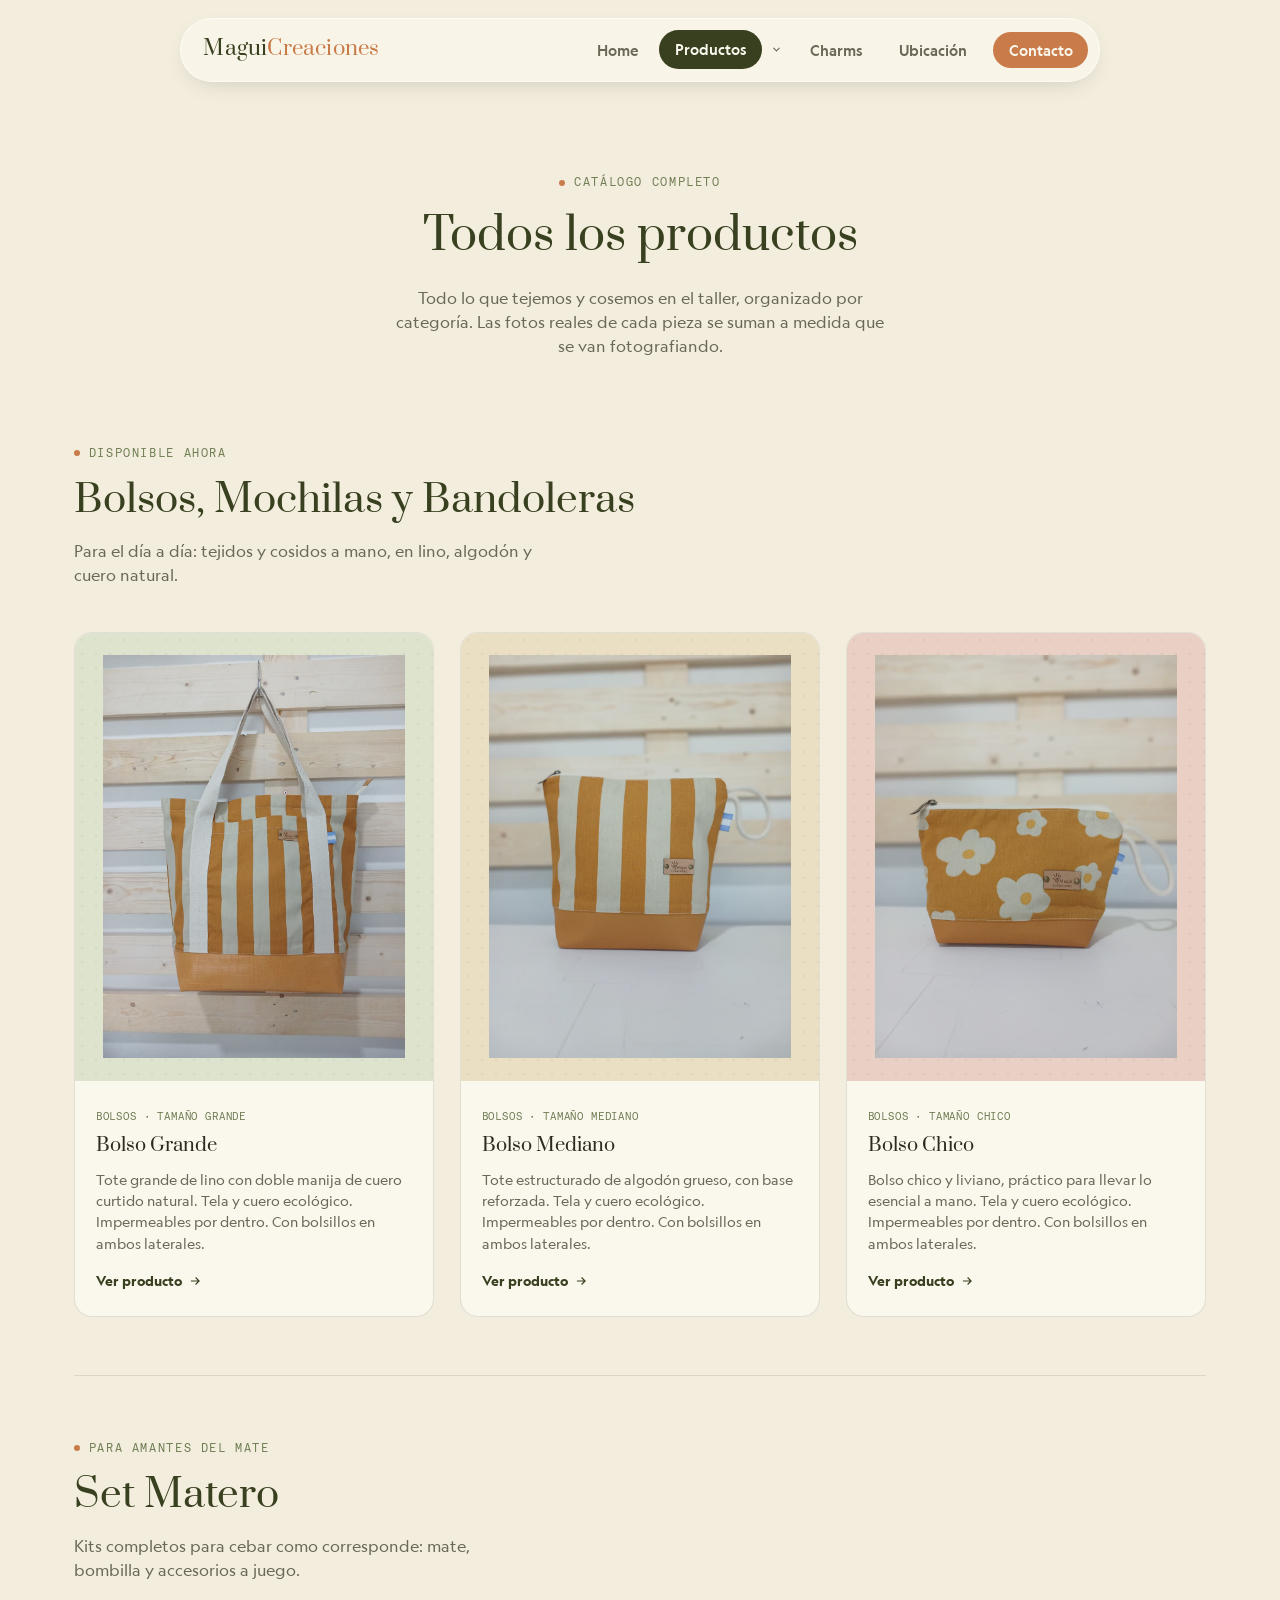
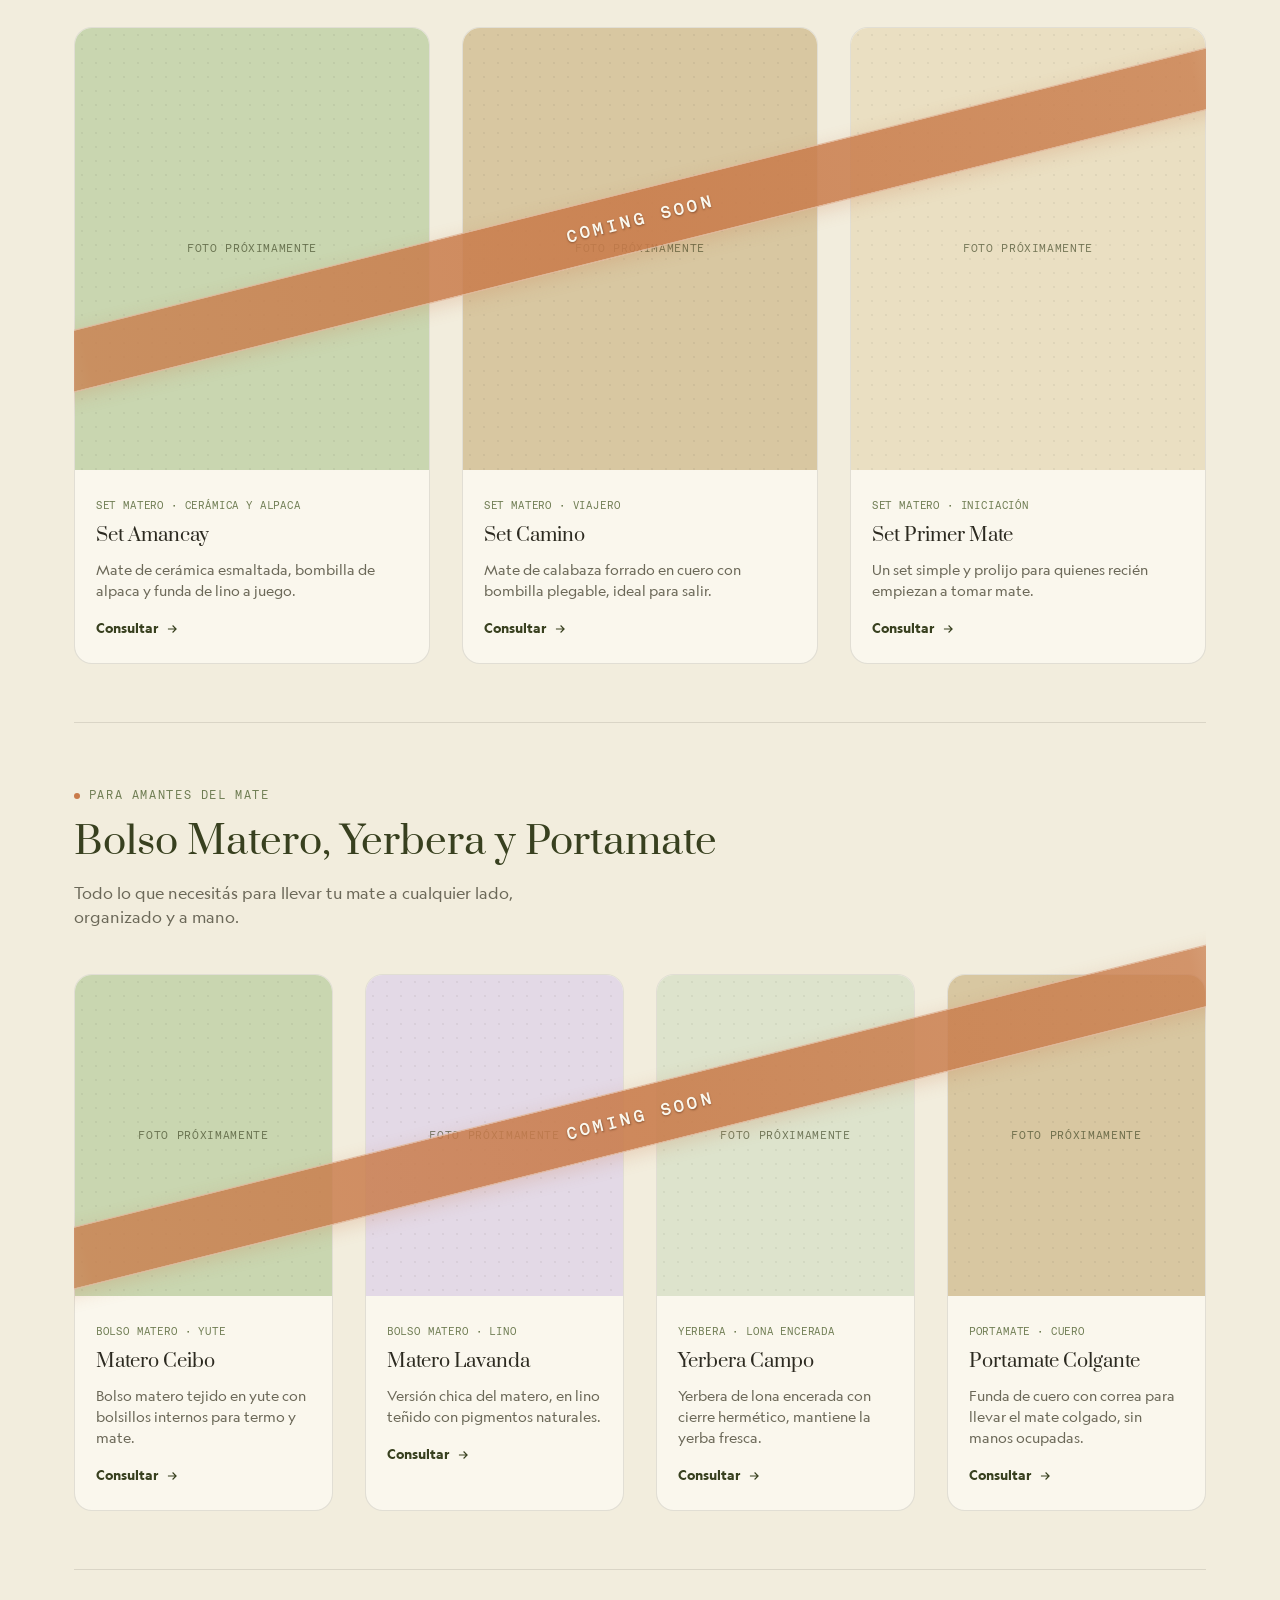
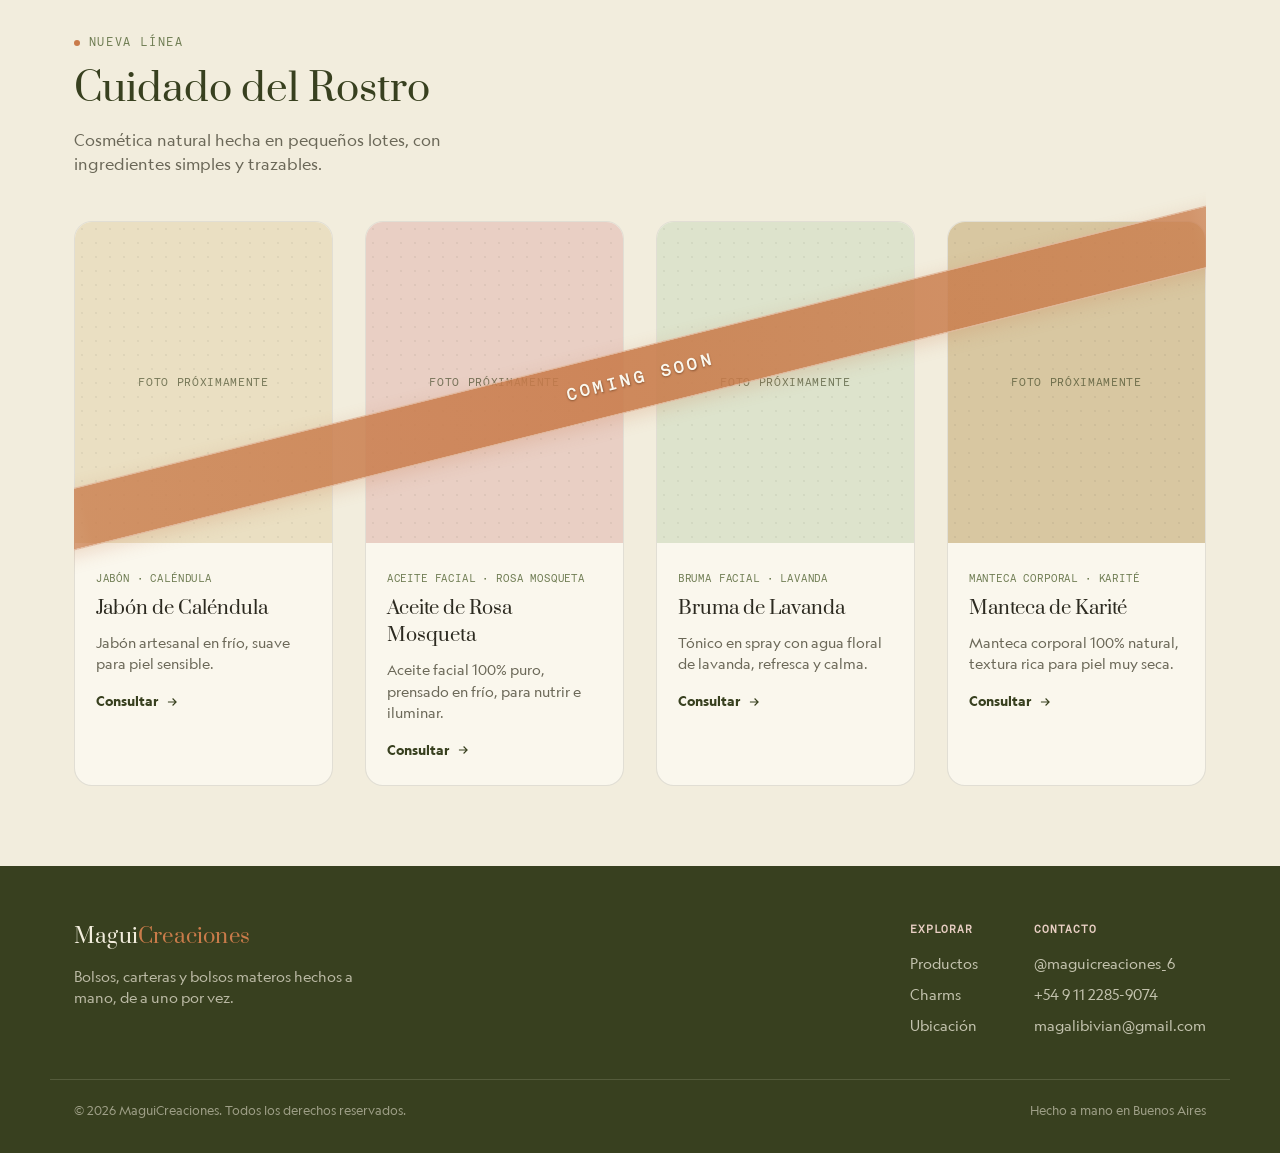
==== commit 8c76746d: "Remove product price labels" ====
--- a/all_products.html
+++ b/all_products.html
@@ -127,7 +127,7 @@
                         <div class="product-grid">
                             <article class="product-card">
                                 <div class="product-card__media" data-label="Foto próximamente" style="--product-tint:#C9D6B0;">
-                                    <span class="product-tag">$ 28.900</span>
+                                    
                                 </div>
                                 <div class="product-card__body">
                                     <span class="product-card__cat">Set matero · Cerámica y alpaca</span>
@@ -141,7 +141,7 @@
 
                             <article class="product-card">
                                 <div class="product-card__media" data-label="Foto próximamente" style="--product-tint:#D8C7A1;">
-                                    <span class="product-tag">$ 21.500</span>
+                                    
                                 </div>
                                 <div class="product-card__body">
                                     <span class="product-card__cat">Set matero · Viajero</span>
@@ -155,7 +155,7 @@
 
                             <article class="product-card">
                                 <div class="product-card__media" data-label="Foto próximamente" style="--product-tint:#EADFC2;">
-                                    <span class="product-tag">$ 17.900</span>
+                                    
                                 </div>
                                 <div class="product-card__body">
                                     <span class="product-card__cat">Set matero · Iniciación</span>
@@ -181,7 +181,7 @@
                         <div class="product-grid">
                             <article class="product-card">
                                 <div class="product-card__media" data-label="Foto próximamente" style="--product-tint:#C9D6B0;">
-                                    <span class="product-tag">$ 19.800</span>
+                                    
                                 </div>
                                 <div class="product-card__body">
                                     <span class="product-card__cat">Bolso matero · Yute</span>
@@ -195,7 +195,7 @@
 
                             <article class="product-card">
                                 <div class="product-card__media" data-label="Foto próximamente" style="--product-tint:#E3D9E6;">
-                                    <span class="product-tag">$ 22.400</span>
+                                    
                                 </div>
                                 <div class="product-card__body">
                                     <span class="product-card__cat">Bolso matero · Lino</span>
@@ -209,7 +209,7 @@
 
                             <article class="product-card">
                                 <div class="product-card__media" data-label="Foto próximamente" style="--product-tint:#DDE3CC;">
-                                    <span class="product-tag">$ 9.200</span>
+                                    
                                 </div>
                                 <div class="product-card__body">
                                     <span class="product-card__cat">Yerbera · Lona encerada</span>
@@ -223,7 +223,7 @@
 
                             <article class="product-card">
                                 <div class="product-card__media" data-label="Foto próximamente" style="--product-tint:#D8C7A1;">
-                                    <span class="product-tag">$ 11.600</span>
+                                    
                                 </div>
                                 <div class="product-card__body">
                                     <span class="product-card__cat">Portamate · Cuero</span>
@@ -249,7 +249,7 @@
                         <div class="product-grid">
                             <article class="product-card">
                                 <div class="product-card__media" data-label="Foto próximamente" style="--product-tint:#EADFC2;">
-                                    <span class="product-tag">$ 6.400</span>
+                                    
                                 </div>
                                 <div class="product-card__body">
                                     <span class="product-card__cat">Jabón · Caléndula</span>
@@ -263,7 +263,7 @@
 
                             <article class="product-card">
                                 <div class="product-card__media" data-label="Foto próximamente" style="--product-tint:#E9CFC4;">
-                                    <span class="product-tag">$ 9.800</span>
+                                    
                                 </div>
                                 <div class="product-card__body">
                                     <span class="product-card__cat">Aceite facial · Rosa mosqueta</span>
@@ -277,7 +277,7 @@
 
                             <article class="product-card">
                                 <div class="product-card__media" data-label="Foto próximamente" style="--product-tint:#DDE3CC;">
-                                    <span class="product-tag">$ 7.200</span>
+                                    
                                 </div>
                                 <div class="product-card__body">
                                     <span class="product-card__cat">Bruma facial · Lavanda</span>
@@ -291,7 +291,7 @@
 
                             <article class="product-card">
                                 <div class="product-card__media" data-label="Foto próximamente" style="--product-tint:#D8C7A1;">
-                                    <span class="product-tag">$ 8.500</span>
+                                    
                                 </div>
                                 <div class="product-card__body">
                                     <span class="product-card__cat">Manteca corporal · Karité</span>
@@ -340,10 +340,6 @@
                         <div>
                             <span class="eyebrow">Bolsos, Mochilas y Bandoleras</span>
                             <h2 id="productDetailTitle">Bolso Grande</h2>
-                        </div>
-                        <div class="product-detail__price" aria-label="Precio del producto">
-                            <span>Precio</span>
-                            <strong id="productDetailPrice">$ 24.500</strong>
                         </div>
                     </div>
                     <p class="product-detail__description" id="productDetailDescription">Amplio y cómodo, con espacio para acompañarte durante todo el día.</p>
--- a/css/style.css
+++ b/css/style.css
@@ -954,32 +954,6 @@
     opacity: 0.65;
 }
 
-.product-tag {
-    position: absolute;
-    top: 0.9rem;
-    right: 0.9rem;
-    background: var(--cream-soft);
-    color: var(--sage-dark);
-    font-family: var(--font-mono);
-    font-size: 0.78rem;
-    padding: 0.45rem 0.7rem;
-    border-radius: var(--radius-sm);
-    transform: rotate(6deg);
-    box-shadow: 0 10px 18px -8px rgba(var(--shadow-color), 0.35);
-}
-
-.product-tag::before {
-    content: "";
-    position: absolute;
-    top: 5px;
-    left: 6px;
-    width: 5px;
-    height: 5px;
-    border-radius: 50%;
-    background: var(--cream);
-    border: 1px solid var(--line);
-}
-
 .product-card__body {
     padding: 1.3rem 1.3rem 1.5rem;
 }
@@ -1045,13 +1019,6 @@
 
     .product-card {
         border-radius: var(--radius-sm);
-    }
-
-    .product-tag {
-        top: 0.55rem;
-        right: 0.55rem;
-        font-size: 0.62rem;
-        padding: 0.32rem 0.5rem;
     }
 
     .product-card__media::after {
@@ -1396,30 +1363,6 @@
     font: 400 clamp(1.6rem, 2.8vw, 2.25rem)/1.12 var(--font-display);
 }
 
-.product-detail__price {
-    flex: 0 0 auto;
-    display: grid;
-    gap: 0.35rem;
-    padding: 0.85rem 1rem;
-    border: 1px solid var(--line);
-    border-radius: var(--radius-md);
-    background: var(--cream);
-    text-align: right;
-}
-
-.product-detail__price span {
-    color: var(--ink-soft);
-    font: 0.63rem var(--font-mono);
-    letter-spacing: 0.09em;
-    text-transform: uppercase;
-}
-
-.product-detail__price strong {
-    color: var(--sage-dark);
-    font: 500 1.12rem var(--font-body);
-    white-space: nowrap;
-}
-
 .product-detail__description {
     max-width: 48ch;
     margin: 1.15rem 0 1.5rem;
@@ -1620,12 +1563,6 @@
         flex-direction: column;
     }
 
-    .product-detail__price {
-        width: 100%;
-        grid-template-columns: 1fr auto;
-        align-items: center;
-        text-align: left;
-    }
 }
 
 /* =========================================================
@@ -1731,17 +1668,6 @@
     margin-top: 0.3rem;
 }
 
-.charm-card__price {
-    display: inline-block;
-    margin-top: 0.7rem;
-    font-family: var(--font-mono);
-    font-size: 0.8rem;
-    color: var(--clay);
-    background: var(--blush);
-    padding: 0.3rem 0.7rem;
-    border-radius: 999px;
-}
-
 /* =========================================================
    FOOTER
    ========================================================= */
